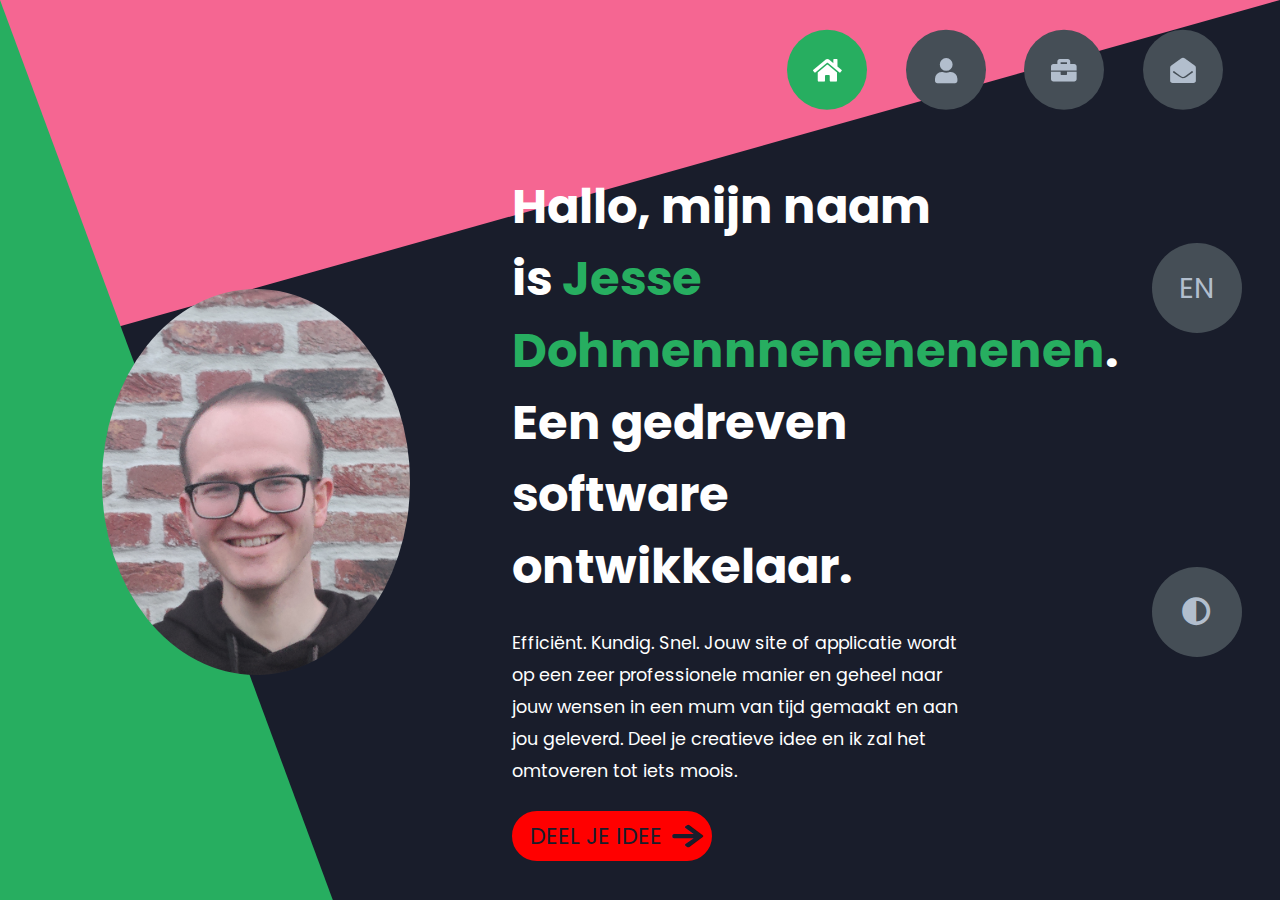
==== index.html @ ee697940 "commit" ====
<!DOCTYPE html>
<html lang="en">
<head>
    <meta charset="UTF-8">
    <meta http-equiv="X-UA-Compatible" content="IE=edge">
    <meta name="viewport" content="width=device-width, initial-scale=1.0">
    <title>Portfolio</title>
    <!-- <link href="https://cdn.jsdelivr.net/npm/bootstrap@5.1.3/dist/css/bootstrap.min.css" rel="stylesheet" integrity="sha384-1BmE4kWBq78iYhFldvKuhfTAU6auU8tT94WrHftjDbrCEXSU1oBoqyl2QvZ6jIW3" crossorigin="anonymous"> -->
    <link rel="stylesheet" href="styles/styles.css">
    <link rel="preconnect" href="https://fonts.googleapis.com">
    <link rel="preconnect" href="https://fonts.gstatic.com" crossorigin>
    <link rel="stylesheet" href="https://cdnjs.cloudflare.com/ajax/libs/font-awesome/5.15.4/css/all.min.css" integrity="sha512-1ycn6IcaQQ40/MKBW2W4Rhis/DbILU74C1vSrLJxCq57o941Ym01SwNsOMqvEBFlcgUa6xLiPY/NS5R+E6ztJQ==" crossorigin="anonymous" referrerpolicy="no-referrer" />
    <link href="https://fonts.googleapis.com/css2?family=Poppins:wght@400;500;600;700;800&display=swap" rel="stylesheet">
</head>
<body class="main-content" onscroll="onScrollBar()" id="body">
    <header class="container header active" id="home">
        <div class="header-content">
            <div class="left-header">
                <div class="h-shape"></div>
                <div class="h-shape-2"></div>
                <div class="image">
                    <img src="img/jesse.jpg" alt="">
                </div>
            </div>
            <div class="right-header">
                <div class="active-language">
                    <h1 class="name">
                        Hallo, mijn naam is <span>Jesse Dohmennnenenenenen</span>. Een gedreven software ontwikkelaar.
                    </h1>
                    <p>
                        Efficiënt. Kundig. Snel. Jouw site of applicatie wordt op een zeer professionele manier en geheel naar jouw wensen in een mum van tijd gemaakt en aan jou geleverd. Deel je creatieve idee en ik zal het omtoveren tot iets moois.
                    </p>
                    <div class="to-contact">
                        <div class="call-to-action call-to-action-dutch">
                            <div class="cta-text">
                                Deel je idee
                            </div>
                            <i class="fa fa-arrow-right"></i>
                        </div>
                    </div>
                </div>
                <div class="no-display">
                    <h1 class="name">
                        Hello, my name is <span>Jesse Dohmen</span>. A passionate software developer.
                    </h1>
                    <p>
                        Efficient. Skilled. Fast. Your site or application will be made fastly and delivered to you according to your wishes in a very professional manner. Share your creative idea and I will make something beautiful out of it.
                    </p>
                    <div class="to-contact">
                        <div class="call-to-action call-to-action-english">
                            <div class="cta-text">
                                Share your idea
                            </div>
                            <i class="fa fa-arrow-right"></i>
                        </div>
                    </div>
                </div>
            </div>
        </div>
    </header>
    <main>
        <section class="container about" id="about">
                <div class="main-title">
                    <div class="active-language">
                        <h2>Over mij</h2>
                    </div>
                    <div class="no-display">
                        <h2>About me</h2>
                    </div>
                </div>
                <div class="divider"></div>
                <div class="about-container">
                    <div class="display-item">
                        <div class="image-about">
                            <img src="img/drumstel.jpg">
                        </div>
                        <div class="text-about padding-left-about">
                            <div class="active-language">
                                <h4>Creatief</h4>
                                <p>
                                    Ik ben iemand die zich makkelijk in dingen als muziek kan verliezen. Ik speel al 17 jaar verschillende percussie-instrumenten en ga goed op de klanken en melodieën die ik zelf speel en om mij heen hoor in de slagwerkgroep. Dan komt er creatieve energie vrij en kom je in een flow. Die creativiteit kan ik ook leggen in het maken van websites en webapplicaties. Wanneer ik dan in de flow kom, kan ik heel productief werken. Ik zou dan ook graag klanten willen helpen die creatieve ideeën hebben voor hun website of bedrijven die iemand kunnen gebruiken die handig is om met complexere applicaties aan de slag te gaan.
                                </p>
                            </div>
                            <div class="no-display">
                                <h4>Creative</h4>
                                <p>
                                    I am someone who can easily lose himself into music. I have been playing various percussion instruments for 17 years and go well with the sounds and melodies that I play myself and also hear around me in the percussion group. Creative energy will then be released and you get into a flow. I can also put that creativity into making websites and web applications. Then when I get into the flow, I can be very productive. I would then also like to help clients who have creative ideas for their website or businesses who can use someone that can deal with working on more complex applications.
                                </p>
                            </div>
                        </div>
                    </div>
                    <div class="display-item">
                        <div class="text-about padding-right-about">
                            <div class="active-language">
                                <h4>Detailgericht</h4>
                                <p>
                                    Ik heb ook een achtergrond in de wiskunde. Dingen exact bepalen en tot op het bot uitzoeken zijn dingen die mijn hele leven bij mij horen. Dan komt er een bepaald onderwerp voorbij op het internet en voordat je het weet heb je alles erover uitgezocht. Dat kenmerkt mijn nieuwsgierigheid en deze drive zorgt voor een fijnzinnige detailgerichtheid. Daarom kun je ook heel snel een werkende draft van je site of applicatie verwachten, omdat ik er dan meteen diep induik. De software skills die ik heb opgedaan het afgelopen jaar gecombineerd met het logisch denken en de analytische skills vanuit mijn wiskunde achtergrond, zorgt er verder voor dat je een extreem betrouwbare en exact uitgemeten site of applicatie opgeleverd kan krijgen. En dit heeft als voordeel dat je applicatie efficiënter werkt, waardoor bezoekers een fijnere ervaring zullen beleven wanneer ze jouw site bezoeken.
                                </p>
                            </div>
                            <div class="no-display">
                                <h4>Detail-oriented</h4>
                                <p>
                                    I am someone with a background in mathematics. Determining things precisely and getting to the bottom of them are things that have been with me all my life. Then a certain subject comes up on the internet and before you know it you've searched all that you could find about it. That characterises my curiosity and this drive ensures a fine-tuned attention to detail. That is why you can expect a working draft of your site or application very quickly, because I dive right into it. The software skills I have acquired over the past year, combined with the logical thinking and analytical skills from my math background, ensure that an extremely reliable and precisely measured site or application can be delivered to you. And this has the advantage that your application works more efficiently, so that visitors will have a better experience when they visit your site.
                                </p>
                            </div>
                        </div>
                        <div class="image-about">
                            <img class="img-2" src="img/diploma_master.jpg">
                        </div>
                    </div>
                    <div class="display-item">
                        <div class="image-about">
                            <img src="img/kracht-van-autisme.png">
                        </div>
                        <div class="text-about padding-left-about">
                            <div class="active-language">
                                <h4>Mijn Autisme</h4>
                                <p>
                                    Ik heb in 2018 de diagnose autisme gekregen. Ik voelde me al mijn hele leven anders dan de mensen om mij heen. Beperkte interesses, moeite met veranderingen en sociale interacties. Maar dat betekent dus ook dat ik mij heel fanatiek ergens op kan richten. Ik ben daarna bij diverse avonden geweest waar er over autisme werd gesproken, maar de echte openbaring voor mij kwam toen ik het boek 'De kracht van autisme' las, geschreven door Vera Helleman. Hierin vertelt Vera dat mensen met autisme geen ik-referentiekader bezitten, wat inhoudt dat er geen intrinsieke wil is voor autisten om bijvoorbeeld een mening te verkondigen of om te kiezen ergens geïnteresseerd in te zijn. Autisten zitten veel meer in de zijnslaag dan neurotypische mensen. Dat geeft dus ook een kracht die neurotypische mensen niet hebben.
                                </p>
                            </div>
                            <div class="no-display">
                                <h4>My Autism</h4>
                                <p>
                                    I was diagnosed with autism in 2018. All my life I felt different from the people around me. Limited interests, difficulty with changes and social interactions. But that also means that I can focus on something very fanatically. After that I attended various meetings where autism was discussed, but the real revelation for me came when I read the book 'De kracht van autisme', written by Vera Helleman. In it Vera explains that people with autism do not possess an 'I' frame of reference, which means that there is no intrinsic will for autistic people to, for example, express an opinion or choose to be interested in something. Autistic people are much more occupied with being there, as opposed to neurotypical people. That gives us a power that neurotypical people don't have.
                                </p>
                            </div>
                        </div>
                    </div>
                </div>
            <!-- <div class="about-stats">
                <div class="active-language">
                    <h4 class="stat-title">Mijn Vaardigheden</h4>
                </div>
                <div class="no-display">
                    <h4 class="stat-title">My Skills</h4>
                </div>
                <div class="progress-bars">
                    <div class="progress-bar">
                        <p class="prog-title">C#</p>
                        <div class="progress-con">
                            <p class="prog-text">95%</p>
                            <div class="progress">
                                <span class="csharp"></span>
                            </div>
                        </div>
                    </div>
                    <div class="progress-bar">
                        <p class="prog-title">.NET</p>
                        <div class="progress-con">
                            <p class="prog-text">95%</p>
                            <div class="progress">
                                <span class="net"></span>
                            </div>
                        </div>
                    </div>
                    <div class="progress-bar">
                        <p class="prog-title">PHP</p>
                        <div class="progress-con">
                            <p class="prog-text">90%</p>
                            <div class="progress">
                                <span class="php"></span>
                            </div>
                        </div>
                    </div>
                    <div class="progress-bar">
                        <p class="prog-title">SQL</p>
                        <div class="progress-con">
                            <p class="prog-text">85%</p>
                            <div class="progress">
                                <span class="sql"></span>
                            </div>
                        </div>
                    </div>
                    <div class="progress-bar">
                        <p class="prog-title">html5</p>
                        <div class="progress-con">
                            <p class="prog-text">80%</p>
                            <div class="progress">
                                <span class="html"></span>
                            </div>
                        </div>
                    </div>
                    <div class="progress-bar">
                        <p class="prog-title">css3</p>
                        <div class="progress-con">
                            <p class="prog-text">80%</p>
                            <div class="progress">
                                <span class="css"></span>
                            </div>
                        </div>
                    </div>
                    <div class="progress-bar">
                        <p class="prog-title">javascript</p>
                        <div class="progress-con">
                            <p class="prog-text">75%</p>
                            <div class="progress">
                                <span class="js"></span>
                            </div>
                        </div>
                    </div>
                    <div class="progress-bar">
                        <p class="prog-title">ReactJS</p>
                        <div class="progress-con">
                            <p class="prog-text">75%</p>
                            <div class="progress">
                                <span class="react"></span>
                            </div>
                        </div>
                    </div>
                    <div class="progress-bar">
                        <p class="prog-title">Laravel</p>
                        <div class="progress-con">
                            <p class="prog-text">75%</p>
                            <div class="progress">
                                <span class="laravel"></span>
                            </div>
                        </div>
                    </div>
                    <div class="progress-bar">
                        <p class="prog-title">Symfony</p>
                        <div class="progress-con">
                            <p class="prog-text">75%</p>
                            <div class="progress">
                                <span class="symfony"></span>
                            </div>
                        </div>
                    </div>
                </div>
            </div>
            <div class="active-language">
                <h4 class="stat-title">Mijn Tijdlijn</h4>
                <div class="timeline">
                    <div class="timeline-item">
                        <div class="tl-icon">
                            <i class="fas fa-briefcase"></i>
                        </div>
                        <p class="tl-duration">sep 2014 - jul 2017</p>
                        <h5>Bachelor of Science Technische Wiskunde<span> - Technische Universiteit Eindhoven</span></h5>
                    </div>
                    <div class="timeline-item">
                        <div class="tl-icon">
                            <i class="fas fa-briefcase"></i>
                        </div>
                        <p class="tl-duration">feb 2018 - feb 2021</p>
                        <h5>Master of Science Industrial And Applied Mathematics<span> - Technische Universiteit Eindhoven</span></h5>
                    </div>
                    <div class="timeline-item">
                        <div class="tl-icon">
                            <i class="fas fa-briefcase"></i>
                        </div>
                        <p class="tl-duration">mei 2021 - nov 2021</p>
                        <h5>Software trainee<span> - Educom-Detacom</span></h5>
                        <p> In dit traineeship software development heb ik een heleboel over programmeertalen en frameworks,
                            en ontwerppatronen geleerd.
                        </p>
                    </div>
                    <div class="timeline-item">
                        <div class="tl-icon">
                            <i class="fas fa-briefcase"></i>
                        </div>
                        <p class="tl-duration">nov 2021 - jul 2022</p>
                        <h5>Software ontwikkelaar<span> - Educom-Detacom</span></h5>
                        <p> 
                            Als Junior Software ontwikkelaar bij Detacom werkte ik aan een complexe
                            .NET applicatie genaamd MKS.Tools, welke eigendom van Management KompasGroep is.
                            Deze applicatie geeft accountant- en adviesbureaus tools om hun klanten inzicht
                            in hun financiële situatie te geven. Daarnaast geeft het die klanten ook de mogelijkheid
                            om hun financiële situatie te verbeteren door bijvoorbeeld te spelen met getallen
                            in de rendementsanalyse of door een stok achter de deur in de vorm van het resultaten volg systeem.
                            Ik heb diverse extensies zoals wachtwoord reset en e-mail validatie functionaliteit toegevoegd en ook
                            diverse issues met de applicatie opgelost, waardoor gebruikers uiteindelijk een betere en meer accurate 
                            ervaring met MKS.Tools hebben.
                        </p>
                    </div>
                </div>
            </div>
            <div class="no-display">
                <h4 class="stat-title">My Timeline</h4>
                <div class="timeline">
                    <div class="timeline-item">
                        <div class="tl-icon">
                            <i class="fas fa-briefcase"></i>
                        </div>
                        <p class="tl-duration">sep 2014 - jul 2017</p>
                        <h5>Bachelor of Science Applied Mathematics<span> - Technische Universiteit Eindhoven</span></h5>
                    </div>
                    <div class="timeline-item">
                        <div class="tl-icon">
                            <i class="fas fa-briefcase"></i>
                        </div>
                        <p class="tl-duration">feb 2018 - feb 2021</p>
                        <h5>Master of Science Industrial And Applied Mathematics<span> - Technische Universiteit Eindhoven</span></h5>
                    </div>
                    <div class="timeline-item">
                        <div class="tl-icon">
                            <i class="fas fa-briefcase"></i>
                        </div>
                        <p class="tl-duration">mei 2021 - nov 2021</p>
                        <h5>Software trainee<span> - Educom-Detacom</span></h5>
                        <p>
                            This is my traineeship in software development in which I learned a lot
                            of programming languages and the like.
                            Design patterns like Model View Controller and Model View Viewmodel
                            are also things I learned along the way.
                        </p>
                    </div>
                    <div class="timeline-item">
                        <div class="tl-icon">
                            <i class="fas fa-briefcase"></i>
                        </div>
                        <p class="tl-duration">nov 2021 - jul 2022</p>
                        <h5>Software developer<span> - Educom-Detacom</span></h5>
                        <p>
                            I worked as a Junior Software Developer at Detacom on the complex
                            .NET application MKS.Tools, property of Management KompasGroep.
                            This application aims to give customers of accountancy and advisory
                            firms an insight into their financial situation and at the same time it is
                            a tool to improve that situation by, for example, a yield analysis and a
                            stick behind the door with the RVS system.
                            I solved a lot of issues with the application and extended it with things like
                            password reset and e-mail validation functionalities,
                            so that users will have a better and more accurate experience with
                            MKS.Tools.
                        </p>
                    </div>
                </div> 
            </div>-->
        </section>
        <section class="container" id="portfolio">
            <div class="active-language">
                <div class="main-title">
                    <h2>Mijn Portfolio</h2>
                </div>
            </div>
            <div class="no-display">
                <div class="main-title">
                    <h2>My Portfolio</h2>
                </div>
            </div>
            <div class="divider"></div>
            <div class="portfolios">
                <div style="padding-bottom: 30px">
                    <h2 class="port-h2">
                        <div class="active-language">
                            Educom traineeship projecten
                        </div>
                        <div class="no-display">
                            Educom traineeship projects
                        </div>
                    </h2>
                    <div class="active-language">
                        <p>
                            In deze sectie staan een aantal van de projecten die ik tijdens mijn traineeship bij Educom heb gebouwd. Onder begeleiding van mijn docent heb ik deze applicaties voor het grootste deel zelf gebouwd, en ze steken technisch goed
                            in elkaar. Ik heb daarbij veel ervaring opgedaan met de technologieën die van pas komen bij het ontwikkelen van jouw perfecte website of applicatie.
                        </p>
                    </div>
                    <div class="no-display">
                        <p>
                            In this section you can find a couple of projects can be found that I built while I was a trainee at Educom. Supervised by my teacher I built these applications mostly by myself and they are technically well built. Working on these projects I gained a lot of experience with the technologies that are very useful when I will build your perfect website or application.
                        </p>
                    </div>
                </div>
                <span class="display-item">
                    <span class="portfolio-item">
                        <span>
                            <img src="img/zapp-logo.png" alt="">
                            <div class="hover-items">
                                <div class="active-language">
                                    <h3>Bekijk meer info op GitHub:</h3>
                                </div>
                                <div class="no-display">
                                    <h3>Check out more info on GitHub:</h3>
                                </div>
                                <div class="icons">
                                    <a href="https://github.com/JesseD531/JDZorgApp/tree/master/ZorgApp2" class="icon">
                                        <i class="fab fa-github"></i>
                                    </a>
                                </div>
                            </div>
                        </span>
                    </span>
                    <span class="port-text padding-left-port">
                        <h2>Zapp</h2>
                        <div class="active-language">
                            <p>
                                In dit project heb ik een applicatie genaamd Zapp gebouwd voor een fictief ziekenhuis. Het doel van de applicatie was om een overzicht te geven van geplande bezoeken tussen medewerkers van het ziekenhuis en de patiënten. Per patiënt kunnen er vaste taken worden ingepland die dan uitgevoerd moeten worden door de medewerker wanneer die de patiënt bezoekt.
                            </p>
                        </div>
                        <div class="no-display">
                            <p>
                                In this project I have built an app named Zapp for a fictional hospital. The goal of the application was to establish an overview of visits between coworkers of a hospital and the patients. For every patient there is the possibility to plan tasks that have to be executed by the coworker when he/she visits the patient.
                            </p>
                        </div>
                    </span>
                </span>
                <span class="display-item">
                    <span class="port-text padding-right-port">
                        <h2>Vac!t</h2>
                        <div class="active-language">
                            <p>
                                In dit project heb ik een vacaturesite genaamd Vac!t gemaakt. 
                                Op deze site kunnen sollicitanten op zoek gaan naar interessante vacatures en bedrijven op zoek naar interessante kandidaten voor de door hen geplaatste vacatures.
                            </p>
                        </div>
                        <div class="no-display">
                            <p>
                                In this project I have built a site for vacancies named Vac!t. On this site people that look for jobs can search for interesting vacancies and companies can search for candidates that fit their posted vacancies.
                            </p>
                        </div>
                    </span>
                    <span class="portfolio-item">
                        <span>
                            <img src="img/scHomepage.png" alt="">
                            <div class="hover-items">
                                <div class="active-language">
                                    <h3>Bekijk meer info op GitHub:</h3>
                                </div>
                                <div class="no-display">
                                    <h3>Check out more info on GitHub:</h3>
                                </div>
                                <div class="icons">
                                    <a href="https://github.com/JesseD531/JDVacit" class="icon">
                                        <i class="fab fa-github"></i>
                                    </a>
                                </div>
                            </div>
                        </span>
                    </span>
                </span>
                <span class="display-item">
                    <span class="portfolio-item">
                        <span>
                            <img src="img/verrukkulluk-logo.png" alt="">
                            <div class="hover-items">
                                <div class="active-language">
                                    <h3>Bekijk meer info op GitHub:</h3>
                                </div>
                                <div class="no-display">
                                    <h3>Check out more info on GitHub:</h3>
                                </div>
                                <div class="icons">
                                    <a href="https://github.com/JesseD531/JDVerrukkulluk" class="icon">
                                        <i class="fab fa-github"></i>
                                    </a>
                                </div>
                            </div>
                        </span>
                    </span>
                    <span class="port-text padding-left-port">
                        <h2>Verrukkulluk</h2>
                        <div class="active-language">
                            <p>
                                In dit project heb ik een receptensite gebouwd genaamd Verrukkulluk.
                                Op deze site kunnen bezoekers diverse recepten bekijken, met details inbegrepen zoals prijs en aantal calorieën.
                                Tevens kunnen bezoekers het recept een waardering geven of toevoegen aan hun favorietenlijst. Dit is de eerste applicatie die ik gebouwd heb.
                            </p>
                        </div>
                        <div class="no-display">
                            <p>
                                In this project, I built a recipe site called Verrukkulluk.
                                On this site, visitors can view various recipes, with details including price and number of calories.
                                Visitors can also rate the recipe or add it to their list of favourites. This is the first application I have built.
                            </p>
                        </div>
                    </span>
                </span>
            </div>
        </section>
        <section class="container" id="blogs">
            <div class="blogs-content">
                <div class="main-title">
                    <h2>My <span>Blogs</span><span class="bg-text">My Blogs</span></h2>
                </div>
                <div class="blogs">
                    <div class="blog">
                        <img src="img/port6.jpg" alt="">
                        <div class="blog-text">
                            <h4>
                                How to Create Your Own Website
                            </h4>
                            <p>
                                Lorem ipsum dolor sit, amet consectetur adipisicing elit. 
                                Doloribus natus voluptas, eos obcaecati recusandae amet?
                            </p>
                        </div>
                    </div>
                    <div class="blog">
                        <img src="img/blog1.jpg" alt="">
                        <div class="blog-text">
                            <h4>
                                How to Become an Expert in Web Design
                            </h4>
                            <p>
                                Lorem ipsum dolor sit, amet consectetur adipisicing elit. 
                                Doloribus natus voluptas, eos obcaecati recusandae amet?
                            </p>
                        </div>
                    </div>
                    <div class="blog">
                        <img src="img/blog2.jpg" alt="">
                        <div class="blog-text">
                            <h4>
                                Become a Web Designer in 10 Days
                            </h4>
                            <p>
                                Lorem ipsum dolor sit, amet consectetur adipisicing elit. 
                                Doloribus natus voluptas, eos obcaecati recusandae amet?
                            </p>
                        </div>
                    </div>
                    <div class="blog">
                        <img src="img/blog3.jpg" alt="">
                        <div class="blog-text">
                            <h4>
                                Debbuging made easy with Web Inspector
                            </h4>
                            <p>
                                Lorem ipsum dolor sit, amet consectetur adipisicing elit. 
                                Doloribus natus voluptas, eos obcaecati recusandae amet?
                            </p>
                        </div>
                    </div>
                    <div class="blog">
                        <img src="img/port1.jpg" alt="">
                        <div class="blog-text">
                            <h4>
                                Get started with Web Design and UI Design
                            </h4>
                            <p>
                                Lorem ipsum dolor sit, amet consectetur adipisicing elit. 
                                Doloribus natus voluptas, eos obcaecati recusandae amet?
                            </p>
                        </div>
                    </div>
                    <div class="blog">
                        <img src="img/port3.jpg" alt="">
                        <div class="blog-text">
                            <h4>
                                This is what you need to know about Web Design
                            </h4>
                            <p>
                                Lorem ipsum dolor sit, amet consectetur adipisicing elit. 
                                Doloribus natus voluptas, eos obcaecati recusandae amet?
                            </p>
                        </div>
                    </div>
                </div>
            </div>
        </section>
        <section class="container contact" id="contact">
            <div class="contact-container">
                <div class="main-title">
                    <div class="active-language">
                        <h2>Contact</h2>
                    </div>
                    <div class="no-display">
                        <h2>Contact</h2>
                    </div>
                </div>
                <div class="divider"></div>
                <div class="contact-content-con">
                    <div class="left-contact">
                        <div class="active-language">
                            <h4>Neem hier contact met me op:</h4>
                            <p>
                                Ik ben via de volgende kanalen bereikbaar voor contact om een afspraak te maken:
                            </p>
                        </div>
                        <div class="no-display">
                            <h4>Contact me here:</h4>
                            <p>
                                I am available for contact to book a call through these media:
                            </p>
                        </div>
                        <div class="contact-info">
                            <div class="contact-item">
                                <div class="icon">
                                    <i class="fas fa-mobile"></i>
                                    <div class="active-language">
                                        <span>
                                            Telefoon:
                                        </span>
                                    </div>
                                    <div class="no-display">
                                        <span>
                                            Mobile Phone:
                                        </span>
                                    </div>
                                </div>
                                <div class="active-language">
                                    <p>
                                        +31 06 10041202
                                    </p>
                                </div>
                                <div class="no-display">
                                    <p>
                                        +31 06 10041202
                                    </p>
                                </div>
                            </div>
                            <div class="contact-item">
                                <div class="icon">
                                    <i class="fas fa-envelope"></i>
                                    <div class="active-language">
                                        <span>
                                            E-mail:
                                        </span>
                                    </div>
                                    <div class="no-display">
                                        <span>
                                            E-mail:
                                        </span>
                                    </div>
                                </div>
                                <div class="active-language">
                                    <p>
                                        jessedohmendevelopment@gmail.com
                                    </p>
                                </div>
                                <div class="no-display">
                                    <p>
                                        jessedohmendevelopment@gmail.com
                                    </p>
                                </div>
                            </div>
                            <div class="contact-item">
                                <div class="icon">
                                    <i class="fas fa-map-marker-alt"></i>
                                    <div class="active-language">
                                        <span>
                                            Locatie:
                                        </span>
                                    </div>
                                    <div class="no-display">
                                        <span>
                                            Location:
                                        </span>
                                    </div>
                                </div>
                                <p>
                                    <div class="active-language">
                                        <span>
                                            Sittard, Nederland
                                        </span>
                                    </div>
                                    <div class="no-display">
                                        <span>
                                            Sittard, The Netherlands
                                        </span>
                                    </div>
                                </p>
                            </div>
                        </div>
                    </div>
                    <div class="right-contact">
                        <div class="active-language">
                            <h2>Overige links:</h2>
                        </div>
                        <div class="no-display">
                            <h2>Other links:</h2>
                        </div>
                        <div style="display: flex">
                            <div class="contact-icon">
                                <div class="contact-icon-item">
                                    <a href="https://www.linkedin.com/in/jesse-dohmen-526179205/" target="_blank">
                                        <i class="fab fa-linkedin"></i>
                                    </a>
                                </div>
                                <div class="contact-icon-item">
                                    <a href="https://twitter.com/FreelanceSoft96" target="_blank">
                                        <i class="fab fa-twitter"></i>
                                    </a>
                                </div>
                                <div class="contact-icon-item">
                                    <a href="https://github.com/JesseD531" target="_blank">
                                        <i class="fab fa-github"></i>
                                    </a>
                                </div>
                            </div>
                        </div>
                    </div>
                    <!-- <div class="right-contact">
                        <form action="" class="contact-form">
                            <div class="input-control i-c-2">
                                <input type="text" required placeholder="YOUR NAME">
                                <input type="email" required placeholder="YOUR EMAIL">
                            </div>
                            <div class="input-control">
                                <input type="text" required placeholder="ENTER SUBJECT">
                            </div>
                            <div class="input-control">
                                <textarea name="" id="" cols="15" rows="8" placeholder="Message Here..."></textarea>
                            </div>
                            <div class="submit-btn">
                                <a href="#" class="main-btn">
                                    <span class="btn-text">Download CV</span>
                                    <span class="btn-icon"><i class="fas fa-download"></i></span>
                                </a>
                            </div>
                        </form>
                    </div> -->
                </div>
            </div>
        </section>
    </main>
    <div class="navbar" id="navbar">
        <div class="controls">
            <div class="control-item">
                <div class="control active-btn" data-id="home">
                    <i class="fas fa-home"></i>
                </div>
                <div class="subtext">
                    Home
                </div>
            </div>
            <div class="control-item">
                <div class="control" data-id="about">
                    <i class="fas fa-user"></i>
                </div>
                <div class="subtext">
                    <div class="active-language">
                        Over mij
                    </div>
                    <div class="no-display">
                        About me
                    </div>
                </div>
            </div>
            <div class="control-item">
                <div class="control" data-id="portfolio">
                    <i class="fas fa-briefcase"></i>
                </div>
                <div class="subtext">
                    <div class="active-language">
                        Projecten
                    </div>
                    <div class="no-display">
                        Projects
                    </div>
                </div>
            </div>
            <!-- <div class="control-item">
                <div class="control" data-id="blogs">
                    <i class="far fa-newspaper"></i>
                </div>
                <div class="subtext">
                    <div class="active-language">
                        Over mij
                    </div>
                </div>
            </div> -->
            <div class="control-item">
                <div class="control contact-button" data-id="contact">
                    <i class="fas fa-envelope-open"></i>
                </div>
                <div class="subtext">
                    Contact
                </div>
            </div>
        </div>
    </div>
    <div class="language-btn">
        <div class="language">
            EN
        </div>
    </div>
    <div class="theme-btn">
        <i class="fas fa-adjust"></i>
    </div>
    <script src="app.js"></script>
    <script>
        function backgroundChange(){

            var navbar = document.querySelector(".navbar");

            var B = document.body; 
            var D = document.documentElement; 
            D = (D.clientHeight)? D: B;

            if(D.scrollTop != 0){
                if(document.body.classList.contains("light-mode")){
                    navbar.style.background = "rgba(255, 255, 255, 1)";
                }else{
                    navbar.style.background = "rgba(25, 29, 43, 1)";
                }
            }else{
                navbar.style.background = "rgba(255, 255, 255, 0)";
            }

            return D;
        }
        window.onscroll = function(){

            var navbar = document.querySelector(".navbar");

            var D = backgroundChange();

            if (D.scrollTop != 0){
                navbar.style.borderLeft = "5px solid grey";
                navbar.style.borderBottom = "5px solid grey";
                navbar.style.boxShadow = "-3px 3px 10px #6c7983";
                navbar.style.transition = "all 0.3s ease-in-out";
                navbar.style.borderBottomLeftRadius = "15px";
            }else{
                navbar.style.borderLeft = "0px hidden";
                navbar.style.borderBottom = "0px hidden";
                navbar.style.boxShadow = "none";
                navbar.style.transition = "all 0.3s ease-in-out";
                navbar.style.borderBottomLeftRadius = "0px";
                navbar.style.backgroundColor = "none";
            }        
        };

    </script>
    <!-- <script src="https://cdn.jsdelivr.net/npm/bootstrap@5.1.3/dist/js/bootstrap.bundle.min.js" integrity="sha384-ka7Sk0Gln4gmtz2MlQnikT1wXgYsOg+OMhuP+IlRH9sENBO0LRn5q+8nbTov4+1p" crossorigin="anonymous"></script> -->
</body>
</html>
---- styles/styles.css ----
* {
  margin: 0;
  padding: 0;
  box-sizing: border-box;
  list-style: none;
}

:root {
  --color-primary: #191d2b;
  --color-secondary: #27AE60;
  --color-secondary-reverse: #F56692;
  --color-white: #FFFFFF;
  --color-black: #000;
  --color-grey0: #f8f8f8;
  --color-grey-1: #dbe1e8;
  --color-grey-2: #b2becd;
  --color-grey-3: #6c7983;
  --color-grey-4: #454e56;
  --color-grey-5: #2a2e35;
  --color-grey-6: #12181b;
  --br-sm-2: 14px;
  --box-shadow-1: 0 3px 15px rgba(0,0,0,.3);
}

.light-mode {
  --color-primary: #FFFFFF;
  --color-secondary: #F56692;
  --color-secondary-reverse: #27AE60;
  --color-white: #454e56;
  --color-black: #000;
  --color-grey0: #f8f8f8;
  --color-grey-1: #6c7983;
  --color-grey-2: #6c7983;
  --color-grey-3: #6c7983;
  --color-grey-4: #454e56;
  --color-grey-5: #dedede;
  --color-grey-6: #12181b;
}

body {
  background-color: var(--color-primary);
  font-family: "Poppins", sans-serif;
  font-size: 1.1rem;
  color: var(--color-white);
  transition: all 0.4s ease-in-out;
}

a {
  display: inline-block;
  text-decoration: none;
  color: inherit;
  font-family: inherit;
}

header {
  min-height: 100vh;
  color: var(--color-white);
  padding: 0 !important;
}

section {
  min-height: 100vh;
  width: 100%;
  position: absolute;
  left: 0;
  top: 12%;
  padding: 3rem 18rem;
}

.container {
  display: none;
  transform: translateY(-100%) scale(0);
  transition: all 0.4s ease-in-out;
  background-color: var(--color-primary);
}

.active {
  display: block;
  animation: appear 1s ease-in-out;
  transform: translateY(0) scaleY(1);
}
@keyframes appear {
  0% {
    transform: translateY(-100%) scaleY(0);
  }
  100% {
    transform: translateY(0) scaleY(1);
  }
}

.active-language {
  display: block;
  animation: appear 0.5s ease-in-out;
  transform: translateX(0) scaleX(1);
}
@keyframes appear {
  0% {
    transform: translateX(-50%) scaleX(0.2);
  }
  100% {
    transform: translateX(0) scaleX(1);
  }
}

.active-language .right-about {
  transform: translate(0) scale(1);
}

.no-display {
  display: none
}

.language-btn {
  top: 27%;
  right: 3%;
  width: 90px;
  height: 90px;
  border-radius: 50%;
  background-color: var(--color-grey-4);
  cursor: pointer;
  position: fixed;
  display: flex;
  justify-content: center;
  align-items: center;
  transition: all 0.1s ease-in-out;
}

.language-btn:active {
  transform: translateY(-3px);
}

.language-btn .language{
  font-size: 1.8rem;
  color: var(--color-grey-2);
  pointer-events: none;
}

.navbar {
  position: fixed;
  top: 0;
  right: 0;
  width: 550px;
  height: 160px;
  z-index: 10;
  border-left: 0px hidden;
  border-bottom: 0px hidden;
  border-bottom-left-radius: none;
  background-color: none;
  background: rgba(25, 29, 43, 0);
  box-shadow: none;
  transition: none;
}

.controls {
  position: relative;
  z-index: 11;
  top: 52%;
  right: 0%;
  display: flex;
  flex-direction: row;
  align-items: center;
  justify-content: center;
  transform: translateY(-50%);
}

.controls .control-item {
  display: flex; 
  flex-direction: column; 
  align-items: center; 
  justify-content: center;
}

.language-item {
  display: flex; 
  flex-direction: column; 
  align-items: center; 
  justify-content: center;
  position: fixed;
  top: 27%;
  right: 3%;
  width: 90px;
}

.controls .control {
  padding: 1rem;
  cursor: pointer;
  background-color: var(--color-grey-4);
  width: 80px;
  height: 80px;
  border-radius: 50%;
  display: flex;
  justify-content: center;
  align-items: center;
  margin: 0.7rem 1.2rem;
  transition: all 0.4s ease-in-out;
}
.controls .control:hover {
  transition: all 0.4s ease-in-out;
} 

.subtext{
  transform: translate(0) scale(0);
  transition: all 0.4s ease-in-out;
}

.control-item:hover .subtext{
  display: flex;
  animation: appear 0.3s ease-in-out;
  transform: translateY(0) scaleY(1);
}
@keyframes appear {
  0% {
    transform: translateY(-100%) scaleY(0);
  }
  100% {
    transform: translateY(0) scaleY(1);
  }
}

.language-item:hover .subtext{
  display: flex;
  animation: appear 0.3s ease-in-out;
  transform: translateY(0) scaleY(1);
}
@keyframes appear {
  0% {
    transform: translateY(-100%) scaleY(0);
  }
  100% {
    transform: translateY(0) scaleY(1);
  }
}

.controls .control i {
  font-size: 1.6rem;
  color: var(--color-grey-2);
  pointer-events: none;
}
.controls .active-btn {
  background-color: var(--color-secondary);
  transition: all 0.4s ease-in-out;
}
.controls .active-btn i {
  color: var(--color-white);
}

.theme-btn {
  top: 63%;
  right: 3%;
  width: 90px;
  height: 90px;
  border-radius: 50%;
  background-color: var(--color-grey-4);
  cursor: pointer;
  position: fixed;
  display: flex;
  justify-content: center;
  align-items: center;
  transition: all 0.1s ease-in-out;
}
.theme-btn:active {
  transform: translateY(-3px);
}
.theme-btn i {
  font-size: 1.8rem;
  color: var(--color-grey-2);
  pointer-events: none;
}

/*Header-content*/
.header-content {
  display: grid;
  grid-template-columns: 40% 60%;
  min-height: 100vh;
}
.header-content .left-header {
  display: flex;
  align-items: center;
  justify-content: center;
  position: relative;
}
.header-content .left-header .h-shape {
  transition: all 0.4s ease-in-out;
  width: 65%;
  height: 100%;
  background-color: var(--color-secondary);
  position: absolute;
  left: 0;
  top: 0;
  z-index: -1;
  clip-path: polygon(0 0, 0% 0, 100% 100%, 0% 100%);
}

.header-content .left-header .h-shape-2 {
  transition: all 0.4s ease-in-out;
  width: 100%;
  height: 100%;
  background-color: var(--color-secondary-reverse);
  position: fixed;
  left: 0;
  top: 0;
  z-index: -2;
  clip-path: polygon(0 0, 100% 0, 100% 0, 0% 40%);
}

.header-content .left-header .image {
  height: 50%;
  width: 60%;
  margin: auto;
  padding-top: 4rem;
  justify-content: center;
  transition: all 0.4s ease-in-out;
}
.header-content .left-header .image img {
  border-radius: 50%;
  width: 100%;
  height: 100%;
  object-fit: cover;
  transition: all 0.4s ease-in-out;
}

.header-content .right-header {
  display: flex;
  flex-direction: column;
  justify-content: center;
  padding-right: 20rem;
  padding-top: 8.3rem;
}
.header-content .right-header .name {
  font-size: 3rem;
}
.header-content .right-header .name span {
  color: var(--color-secondary);
}
.header-content .right-header p {
  margin: 1.5rem 0;
  line-height: 2rem;
}

/*About*/
.about-container {
  padding-top: 3.5rem;
  padding-bottom: 5rem;
}

.about-container .display-item {
  display: flex;
  margin-bottom: 30px;
}

.about-container .display-item .image-about{
  width: 350px;
  height: 350px;
  margin-top: 1rem;
}

.about-container .display-item .image-about img{
  width: 350px;
  height: 350px;
  border-radius: 20px;
  border-width: 5px;
  border-style: solid;
  border-color: var(--color-secondary);
  object-fit: cover;
}

.about-container .display-item .image-about .img-2{
  border-color: var(--color-secondary-reverse);
}

.about-container .right-about .about-item {
  border: 1px solid var(--color-grey-5);
  border-radius: 5px;
  transition: all 0.4s ease-in-out;
  box-shadow: 1px 2px 15px rgba(0, 0, 0, 0.1);
}
.about-container .right-about .about-item:hover {
  cursor: default;
  transform: translateY(-5px);
  border: 1px solid var(--color-secondary);
  box-shadow: 1px 4px 15px rgba(0, 0, 0, 0.32);
}
.about-container .right-about .about-item .abt-text {
  padding: 1.5rem;
  display: flex;
  flex-direction: column;
}
.about-container .right-about .about-item .abt-text .large-text {
  font-size: 3rem;
  font-weight: 700;
  color: var(--color-secondary);
}
.about-container .right-about .about-item .abt-text .small-text {
  padding-left: 3rem;
  position: relative;
  text-transform: uppercase;
  font-size: 1.2rem;
  color: var(--color-grey-1);
  letter-spacing: 2px;
}
.about-container .right-about .about-item .abt-text .small-text::before {
  content: "";
  position: absolute;
  left: 0;
  top: 15px;
  width: 2rem;
  height: 2px;
  background-color: var(--color-grey-5);
}
.about-container .text-about {
  padding: 0px;
}
.about-container .text-about p {
  line-height: 1.9rem;
  color: var(--color-grey-1);
}
.about-container .text-about h4 {
  font-size: 2rem;
  margin-bottom: 10px;
  text-transform: uppercase;
}

.about-container .padding-left-about {
  padding-left: 40px;
}

.about-container .padding-right-about {
  padding-right: 40px;
}

.about-stats {
  padding-bottom: 4rem;
}
.about-stats .progress-bars {
  display: grid;
  grid-template-columns: repeat(2, 1fr);
  grid-gap: 2rem;
}
.about-stats .progress-bars .progress-bar {
  display: flex;
  flex-direction: column;
}
.about-stats .progress-bars .progress-bar .prog-title {
  text-transform: uppercase;
  font-weight: 500;
}
.about-stats .progress-bars .progress-bar .progress-con {
  display: flex;
  align-items: center;
}
.about-stats .progress-bars .progress-bar .progress-con .prog-text {
  color: var(--color-grey-2);
}
.about-stats .progress-bars .progress-bar .progress-con .progress {
  width: 100%;
  height: 0.45rem;
  background-color: var(--color-grey-4);
  margin-left: 1rem;
  position: relative;
}
.about-stats .progress-bars .progress-bar .progress-con .progress span {
  position: absolute;
  top: 0;
  left: 0;
  height: 100%;
  background-color: var(--color-secondary);
  transition: all 0.4s ease-in-out;
  width: 60%;
}
.about-stats .progress-bars .progress-bar .progress-con .progress .html {
  width: 80%;
}
.about-stats .progress-bars .progress-bar .progress-con .progress .css {
  width: 80%;
}
.about-stats .progress-bars .progress-bar .progress-con .progress .js {
  width: 75%;
}
.about-stats .progress-bars .progress-bar .progress-con .progress .react {
  width: 75%;
}
.about-stats .progress-bars .progress-bar .progress-con .progress .csharp {
  width: 95%;
}
.about-stats .progress-bars .progress-bar .progress-con .progress .net {
  width: 95%;
}
.about-stats .progress-bars .progress-bar .progress-con .progress .php {
  width: 90%;
}
.about-stats .progress-bars .progress-bar .progress-con .progress .sql {
  width: 85%;
}
.about-stats .progress-bars .progress-bar .progress-con .progress .laravel {
  width: 75%;
}
.about-stats .progress-bars .progress-bar .progress-con .progress .symfony {
  width: 75%;
}

.stat-title {
  text-transform: uppercase;
  font-size: 1.4rem;
  text-align: center;
  padding: 3.5rem 0;
  position: relative;
}
.stat-title::before {
  content: "";
  position: absolute;
  left: 50%;
  top: 0;
  width: 40%;
  height: 1px;
  background-color: var(--color-grey-5);
  transform: translateX(-50%);
}

/*Timeline*/
.timeline {
  display: grid;
  grid-template-columns: repeat(2, 1fr);
  grid-gap: 2rem;
  padding-bottom: 3rem;
}
.timeline .timeline-item {
  position: relative;
  padding-left: 3rem;
  border-left: 1px solid var(--color-grey-5);
}
.timeline .timeline-item .tl-icon {
  position: absolute;
  left: -27px;
  top: 0;
  background-color: var(--color-secondary);
  width: 50px;
  height: 50px;
  border-radius: 50%;
  display: flex;
  align-items: center;
  justify-content: center;
}
.timeline .timeline-item .tl-icon i {
  font-size: 1.3rem;
}
.timeline .timeline-item .tl-duration {
  padding: 0.2rem 0.6rem;
  background-color: var(--color-grey-5);
  border-radius: 15px;
  display: inline-block;
  font-size: 0.8rem;
  text-transform: uppercase;
  font-weight: 500;
}
.timeline .timeline-item h5 {
  padding: 1rem 0;
  text-transform: uppercase;
  font-size: 1.3rem;
  font-weight: 600;
}
.timeline .timeline-item h5 span {
  color: var(--color-grey-2);
  font-weight: 500;
  font-size: 1.2rem;
}
.timeline .timeline-item p {
  color: var(--color-grey-2);
}

.portfolios {
  grid-gap: 2rem;
  margin-top: 3rem;
}

.portfolios .port-h2 {
  text-align: center; 
  font-size: 2.5rem; 
  padding-bottom: 20px; 
  text-transform: uppercase;
}

.portfolios p {
  line-height: 1.9rem;
  color: var(--color-grey-1);
}

.portfolios .display-item{
  display: flex;
  margin-bottom: 10px;
}

.portfolios .display-item .port-text {
  width: 85%; 
  margin: auto; 
  text-align: left;
  margin-top: 0; 
}

.portfolios .display-item .padding-left-port{
  padding-left: 30px; 
}

.portfolios .display-item .padding-right-port{
  padding-right: 30px; 
}

.portfolios .display-item .port-text h2{
  margin-bottom: 10px;
  font-size: 2rem;
  text-transform: uppercase;
}

.portfolios .portfolio-item {
  display: grid;
  /* grid-template-columns: 65% 35%; */
  position: relative;
  width: 350px;
  height: 350px;
  border-radius: 20px;
  margin-top: 1rem;

}
.portfolios .portfolio-item img {
  width: 100%;
  height: 300px;
  object-fit: cover;
  border-radius: 20px;
}

.portfolios .portfolio-item .hover-items {
  width: 100%;
  height: 300px;
  background-color: var(--color-secondary);
  position: absolute;
  left: 0;
  top: 0;
  border-radius: 20px;
  display: flex;
  justify-content: center;
  align-items: center;
  flex-direction: column;
  opacity: 0;
  transform: scale(0.2);
  transition: all 0.4s ease-in-out;
}
.portfolios .portfolio-item .hover-items h3 {
  font-size: 1.5rem;
  text-align: center;
  color: var(--color-white);
  margin-bottom: 1.5rem;
}
.portfolios .portfolio-item .hover-items .icons {
  display: flex;
  justify-content: center;
  align-items: center;
}
.portfolios .portfolio-item .hover-items .icons .icon {
  background-color: var(--color-primary);
  border-radius: 50%;
  width: 50px;
  height: 50px;
  display: flex;
  align-items: center;
  justify-content: center;
  margin: 0 1rem;
  cursor: pointer;
  transition: all 0.4s ease-in-out;
}
.portfolios .portfolio-item .hover-items .icons .icon i {
  font-size: 1.5rem;
  color: var(--color-white);
  margin: 0 1rem;
}
.portfolios .portfolio-item .hover-items .icons .icon:hover {
  background-color: var(--color-white);
}
.portfolios .portfolio-item .hover-items .icons .icon:hover i {
  color: var(--color-primary);
}

.portfolio-item:hover .hover-items {
  opacity: 1;
  transform: scale(1);
}

.blogs {
  display: grid;
  grid-template-columns: repeat(3, 1fr);
  grid-gap: 2rem;
  margin-top: 3rem;
}
.blogs .blog {
  position: relative;
  background-color: var(--color-grey-5);
  border-radius: 5px;
  box-shadow: 1px 1px 20px rgba(0, 0, 0, 0.1);
  transition: all 0.4s ease-in-out;
}
.blogs .blog:hover {
  box-shadow: 1px 1px 20px rgba(0, 0, 0, 0.3);
  transform: translateY(-5px);
  transition: all 0.4s ease-in-out;
}
.blogs .blog:hover img {
  filter: grayscale(0);
  transform: scale(1.1);
  box-shadow: 0px 4px 15px rgba(0, 0, 0, 0.8);
}
.blogs .blog img {
  width: 100%;
  height: 300px;
  object-fit: cover;
  border-top-left-radius: 5px;
  border-top-right-radius: 5px;
  filter: grayscale(100%);
  transition: all 0.4s ease-in-out;
}
.blogs .blog .blog-text {
  margin-top: -7px;
  padding: 1.1rem;
  border-top: 8px solid var(--color-secondary);
}
.blogs .blog .blog-text h4 {
  font-size: 1.5rem;
  margin-bottom: 0.7rem;
  transition: all 0.4s ease-in-out;
  cursor: pointer;
}
.blogs .blog .blog-text h4:hover {
  color: var(--color-secondary);
}
.blogs .blog .blog-text p {
  color: var(--color-grey-2);
  line-height: 2rem;
  padding-bottom: 1rem;
}

.contact-content-con {
  display: flex;
  padding-top: 3.5rem;
}
.contact-content-con .left-contact {
  flex-basis: 55%;
}
.contact-content-con .left-contact h4 {
  margin-top: 1rem;
  font-size: 2rem;
  text-transform: uppercase;
}
.contact-content-con .left-contact p {
  margin: 1rem 0;
  line-height: 2rem;
}
.contact-content-con .left-contact .contact-info .contact-item {
  display: flex;
  flex-direction: column;
  padding-bottom: 15px;
}
.contact-content-con .left-contact .contact-info .contact-item p {
  margin: 0.3rem 0 !important;
  padding: 0 !important;
}
.contact-content-con .left-contact .contact-info .contact-item .icon {
  display: flex;
}
.contact-content-con .left-contact .contact-info .contact-item .icon i {
  display: flex;
  align-items: center;
  justify-content: left;
  font-size: 1.3rem;
  padding-right: 12px;
}
.contact-content-con .right-contact .contact-icon {
  display: flex;
  margin-top: 2rem;
  flex-direction: row;
}
.contact-content-con .right-contact .contact-icon-item {
  padding: 10px;
}
.contact-content-con .right-contact .contact-icon a {
  display: flex;
  align-items: center;
  color: var(--color-white);
  background-color: var(--color-grey-5);
  cursor: pointer;
  justify-content: center;
  width: 80px;
  height: 80px;
  border-radius: 50%;
  margin: 0 0.4rem;
  transition: all 0.4s ease-in-out;
}
.contact-content-con .right-contact .contact-icon a:hover {
  background-color: var(--color-secondary);
}
.contact-content-con .right-contact .contact-icon a:hover i {
  color: var(--color-primary);
}
.contact-content-con .right-contact .contact-icon a i {
  display: flex;
  align-items: center;
  justify-content: center;
  font-size: 2rem;
}
.contact-content-con .right-contact {
  flex: 3;
  margin-left: 3rem;
}

.contact-content-con .right-contact h2{
  margin-top: 1rem;
  font-size: 2rem;
  text-transform: uppercase; 
}
.contact-content-con .right-contact .input-control {
  margin: 1.5rem 0;
}
.contact-content-con .right-contact .input-control input, .contact-content-con .right-contact .input-control textarea {
  border-radius: 30px;
  font-weight: inherit;
  font-size: inherit;
  font-family: inherit;
  padding: 0.8rem 1.1rem;
  outline: none;
  border: none;
  background-color: var(--color-grey-5);
  width: 100%;
  color: var(--color-white);
  resize: none;
}
.contact-content-con .right-contact .i-c-2 {
  display: flex;
}
.contact-content-con .right-contact .i-c-2 :last-child {
  margin-left: 1.5rem;
}
.contact-content-con .right-contact .submit-btn {
  display: flex;
  justify-content: flex-start;
}

/*Independed components*/

.divider {
  width: 100%; 
  height: 1px; 
  background-color: grey; 
  margin-top: 30px;
}

.call-to-action{
  cursor: pointer;
  height: 50px;
  border: 3px solid red;
  border-radius: 25px;
  background-color: red;
  color: var(--color-primary);
  display: flex;
  align-items: center;
  justify-content: center;
}

.call-to-action-dutch {
  width: 200px;
}

.call-to-action-english {
  width: 260px;
}

.call-to-action .cta-text {
  text-transform: uppercase;
  padding-right: 17px;
  font-size: 1.4rem;
}

.call-to-action i {
  transform: scaleX(2) scaleY(1.5);
}

.btn-con {
  display: flex;
  align-self: flex-start;
}

.main-btn {
  border-radius: 30px;
  color: inherit;
  font-weight: 600;
  position: relative;
  border: 1px solid var(--color-secondary);
  display: flex;
  align-self: flex-start;
  align-items: center;
  overflow: hidden;
}
.main-btn .btn-text {
  padding: 0 2rem;
}
.main-btn .btn-icon {
  background-color: var(--color-secondary);
  display: flex;
  align-items: center;
  justify-content: center;
  border-radius: 50%;
  padding: 1rem;
}
.main-btn::before {
  content: "";
  position: absolute;
  top: 0;
  right: 0;
  transform: translateX(100%);
  transition: all 0.4s ease-out;
  z-index: -1;
}
.main-btn:hover {
  transition: all 0.4s ease-out;
}
.main-btn:hover::before {
  width: 100%;
  height: 100%;
  background-color: var(--color-secondary);
  transform: translateX(0);
  transition: all 0.4s ease-out;
}

.main-title {
  text-align: center;
}
.main-title h2 {
  position: relative;
  text-transform: uppercase;
  font-size: 4rem;
  font-weight: 700;
}
.main-title h2 span {
  color: var(--color-secondary);
}
.main-title h2 .bg-text {
  position: absolute;
  top: 50%;
  left: 50%;
  color: var(--color-grey-5);
  transition: all 0.4s ease-in-out;
  z-index: -1;
  transform: translate(-50%, -50%);
  font-weight: 800;
  font-size: 6.3rem;
}

.about-container .left-about p {
  padding-left: 0;
}

@media screen and (max-width: 600px) {
  header {
    padding: 0 !important;
  }

  .theme-btn {
    width: 50px;
    height: 50px;
  }

  .theme-btn i {
    font-size: 1rem;
  }

  .language-btn {
    width: 50px;
    height: 50px;
  }

  .language-btn .language{
    font-size: 1rem;
  }

  .header-content {
    grid-template-columns: repeat(1, 1fr);
    padding-bottom: 6rem;
  }

  .left-header .h-shape {
    display: none;
  }

  .left-header .h-shape-2 {
    display: none;
  }

  .right-header {
    grid-row: 1;
    padding-right: 0rem !important;
    width: 90%;
    margin: 0 auto;
  }
  .right-header .name {
    font-size: 2.5rem !important;
    text-align: center;
    padding-top: 3rem;
  }

  .header-content .left-header .image {
    margin: 0 auto;
    width: 90%;
  }

  .controls {
    position: relative;
    top: auto;
    bottom: 0;
    flex-direction: row;
    justify-content: center;
    left: 50%;
    transform: translateX(-50%);
    width: 100%;
    background-color: var(--color-grey-5);
  }
  .controls .control {
    margin: 1rem 0.3rem;
  }

  .about-container {
    grid-template-columns: repeat(1, 1fr);
  }

  .about-container .left-about {
    padding-right: 0;
  }
  .about-container .left-about p {
    padding-left: 0;
  }

  .timeline {
    grid-template-columns: repeat(1, 1fr);
    padding-bottom: 6rem;
  }

  .container {
    padding: 2rem 2.5rem !important;
  }

  .about-stats .progress-bars {
    grid-template-columns: repeat(1, 1fr);
  }

  .portfolios {
    grid-template-columns: repeat(1, 1fr);
    padding-bottom: 6rem;
    margin-top: 1rem;
  }

  .blogs {
    grid-template-columns: repeat(1, 1fr);
    padding-bottom: 6rem;
  }

  .contact-content-con {
    flex-direction: column;
  }
  .contact-content-con .right-contact {
    margin-left: 0;
    margin-top: 2.5rem;
  }

  .contact-content-con .right-contact .i-c-2 {
    flex-direction: column;
  }

  .contact-content-con .right-contact .i-c-2 :last-child {
    margin-left: 0;
    margin-top: 1.5rem;
  }

  .contact-content-con .right-contact {
    margin-bottom: 6rem;
  }

  .contact-item {
    flex-direction: column;
    margin: 1rem 0;
  }
  .contact-item p {
    font-size: 15px;
    color: var(--color-grey-2);
  }
  .contact-item span {
    font-size: 15px;
  }
  .contact-item .icon {
    grid-template-columns: 25px 1fr;
  }

  .main-title h2 {
    font-size: 2rem;
  }
  .main-title h2 span {
    font-size: 2.3rem;
  }
  .main-title h2 .bg-text {
    font-size: 2.3rem;
  }
}
@media screen and (max-width: 1432px) {
  .container {
    padding: 7rem 11rem;
  }

  .contact-content-con {
    flex-direction: column;
  }
  .contact-content-con .right-contact {
    margin-left: 0;
    margin-top: 2.5rem;
  }

  .contact-content-con .right-contact .i-c-2 {
    flex-direction: column;
  }

  .contact-content-con .right-contact .i-c-2 :last-child {
    margin-left: 0;
    margin-top: 1.5rem;
  }

  .contact-content-con .right-contact {
    margin-bottom: 6rem;
  }

  .main-title h2 .bg-text {
    font-size: 5.5rem;
  }
}
@media screen and (max-width: 1250px) {
  .blogs {
    grid-template-columns: repeat(2, 1fr);
    margin-top: 6rem;
  }

  .portfolios {
    grid-template-columns: repeat(2, 1fr);
  }

  .header-content .right-header {
    padding-right: 9rem;
  }
}
@media screen and (max-width: 660px) {
  .blogs {
    grid-template-columns: repeat(1, 1fr);
  }

  .portfolios {
    grid-template-columns: repeat(1, 1fr);
  }
}
@media screen and (max-width: 1070px) {
  .about-container .display-item {
    display: flex;
    flex-direction: column;
    align-items: center;
    justify-content: center;
  }

  .about-container .padding-left-about {
    padding: 0;
    padding-top: 30px;
  }

  .about-container .padding-right-about {
    padding: 0;
    padding-bottom: 30px;
  }

  .main-title h2 {
    font-size: 4rem;
  }
  .main-title h2 span {
    font-size: 4rem;
  }
  .main-title h2 .bg-text {
    font-size: 4.5rem;
  }
}
@media screen and (max-width: 970px) {
  .container {
    padding: 7rem 6rem;
  }

  .about-container .left-about {
    padding-right: 0rem;
  }

  .header-content {
    grid-template-columns: repeat(1, 1fr);
    padding-bottom: 6rem;
  }

  .left-header .h-shape {
    display: none;
  }

  .left-header .h-shape-2 {
    display: none;
  }

  .left-header .image {
    width: 90% !important;
    margin: 0 auto !important;
  }

  .right-header {
    grid-row: 1;
    padding-right: 0rem !important;
    width: 90%;
    margin: 0 auto;
  }
  .right-header .name {
    font-size: 2.5rem !important;
    text-align: center;
    padding-top: 3rem;
  }
}
@media screen and (max-width: 700px) {
  .container {
    padding: 7rem 3rem;
  }

  .about-stats .progress-bars {
    grid-template-columns: repeat(1, 1fr);
  }

  .about-container .right-about {
    grid-template-columns: repeat(1, 1fr);
  }

  .timeline {
    grid-template-columns: repeat(1, 1fr);
  }

  .main-title h2 {
    font-size: 3rem;
  }
  .main-title h2 span {
    font-size: 3rem;
  }
  .main-title h2 .bg-text {
    font-size: 4rem;
  }
}

@media screen and (max-width: 1200px){
  .portfolios .display-item {
    display: flex;
    flex-direction: column;
    align-items: center;
    justify-content: center;
  }

  .portfolios .display-item .padding-left-port {
    padding: 0;
  }

  .portfolios .display-item .padding-right-port {
    padding: 0;
    padding-bottom: 30px;
  }
}

/*# sourceMappingURL=styles.css.map */
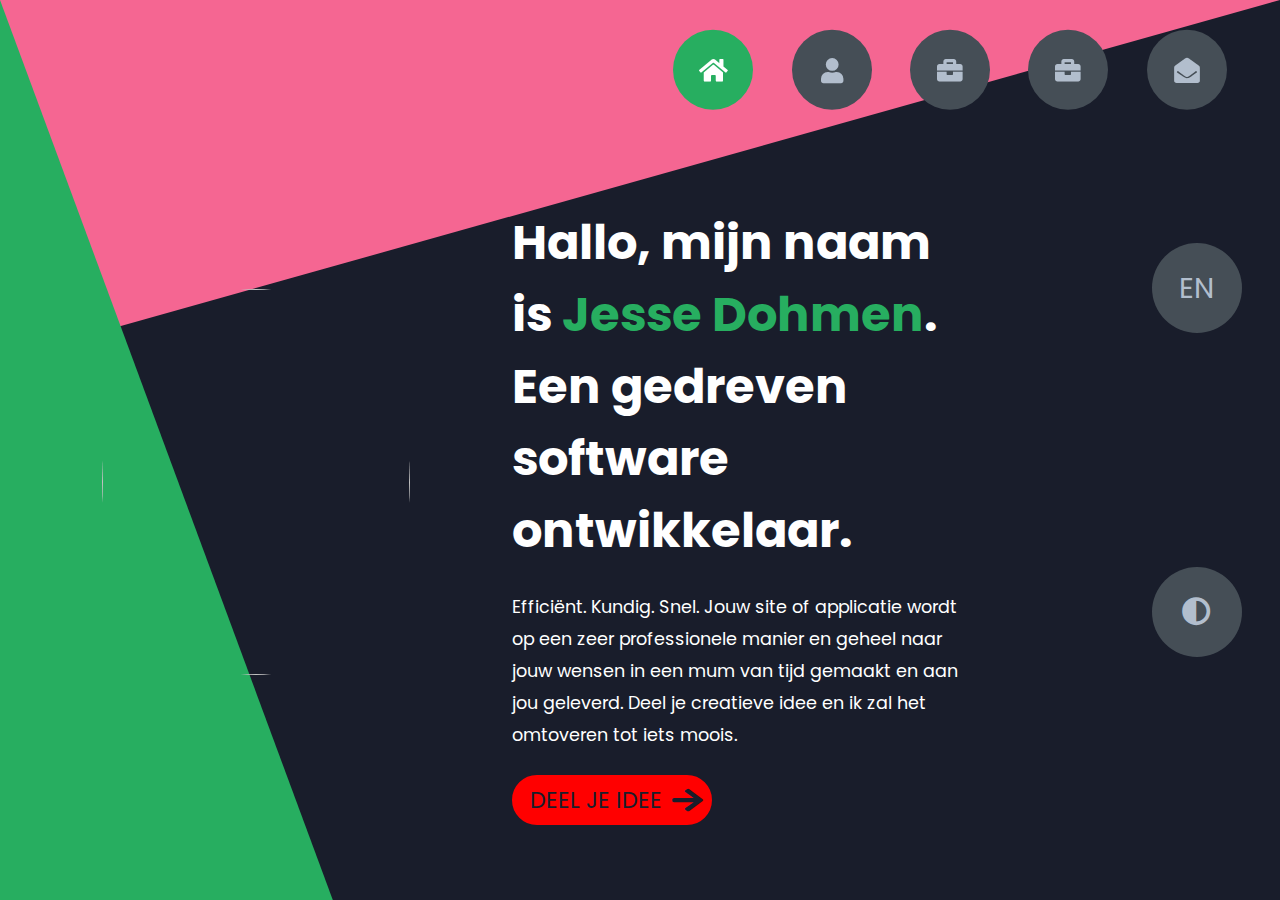
==== commit 55046a12: "change controls" ====
--- a/index.html
+++ b/index.html
@@ -19,13 +19,13 @@
                 <div class="h-shape"></div>
                 <div class="h-shape-2"></div>
                 <div class="image">
-                    <img src="img/jesse.jpg" alt="">
+                    <img src="img/jesse_2.jpg" alt="">
                 </div>
             </div>
             <div class="right-header">
                 <div class="active-language">
                     <h1 class="name">
-                        Hallo, mijn naam is <span>Jesse Dohmennnenenenenen</span>. Een gedreven software ontwikkelaar.
+                        Hallo, mijn naam is <span>Jesse Dohmen</span>. Een gedreven software ontwikkelaar.
                     </h1>
                     <p>
                         Efficiënt. Kundig. Snel. Jouw site of applicatie wordt op een zeer professionele manier en geheel naar jouw wensen in een mum van tijd gemaakt en aan jou geleverd. Deel je creatieve idee en ik zal het omtoveren tot iets moois.
@@ -343,6 +343,63 @@
                 <div style="padding-bottom: 30px">
                     <h2 class="port-h2">
                         <div class="active-language">
+                            Eigen Freelance projecten
+                        </div>
+                        <div class="no-display">
+                            Self-made Freelance projects
+                        </div>
+                    </h2>
+                    <div class="active-language">
+                        <p>
+                            In deze sectie staan projecten die ik gemaakt heb om meer vaardig te worden in mijn programmeervaardigheden wat betreft HTML, CSS en een vleugje JavaScript. Ik heb hierbij gebruik gemaakt van een aantal PHP frameworks, waaronder CodeIgniter en Laravel.
+                        </p>
+                    </div>
+                    <div class="no-display">
+                        <p>
+                            In this section you can find a couple of projects that I have made to gain more skills when it comes to HTML, CSS and a bit of JavaScript. For this I used a couple of PHP frameworks, under which CodeIgniter and Laravel.
+                        </p>
+                    </div>
+                </div>
+                <span class="display-item">
+                    <span class="port-text padding-right-port">
+                        <h2>LGAL site</h2>
+                        <div class="active-language">
+                            <p>
+                                In dit project heb ik de website van Lotgenotengroep Autisme Limburg een redesign gegeven.
+                                Deze groep organiseert avonden waar autisten elkaar kunnen vinden en waar er vaak lezingen over autisme
+                                worden gegeven en spelletjes of groepsopdrachten worden gedaan door de aanwezigen.
+                            </p>
+                        </div>
+                        <div class="no-display">
+                            <p>
+                                In this project I have made a redesign of the website of LGAL.
+                                This group organises events where autistic people can find each other and where lectures are being given about autism and where group tasks are oftenly done by the attendees.
+                            </p>
+                        </div>
+                    </span>
+                    <span class="portfolio-item">
+                        <span>
+                            <img src="img/scHomepage.png" alt="">
+                            <div class="hover-items">
+                                <div class="active-language">
+                                    <h3>Bekijk meer info op GitHub:</h3>
+                                </div>
+                                <div class="no-display">
+                                    <h3>Check out more info on GitHub:</h3>
+                                </div>
+                                <div class="icons">
+                                    <a href="https://github.com/SoftFreelance96/lgal" class="icon">
+                                        <i class="fab fa-github"></i>
+                                    </a>
+                                </div>
+                            </div>
+                        </span>
+                    </span>
+                </span>
+                <div class="divider"></div>
+                <div style="padding-bottom: 30px">
+                    <h2 class="port-h2">
+                        <div class="active-language">
                             Educom traineeship projecten
                         </div>
                         <div class="no-display">
@@ -546,6 +603,20 @@
                         </div>
                     </div>
                 </div>
+            </div>
+        </section>
+        <section class="container services" id="services">
+            <div class="services-container">
+                <div class="main-title">
+                    <div class="active-language">
+                        <h2>Services</h2>
+                    </div>
+                    <div class="no-display">
+                        <h2>Services</h2>
+                    </div>
+                </div>
+                <div class="divider"></div>
+                
             </div>
         </section>
         <section class="container contact" id="contact">
@@ -737,6 +808,19 @@
                     </div>
                     <div class="no-display">
                         Projects
+                    </div>
+                </div>
+            </div>
+            <div class="control-item">
+                <div class="control" data-id="services">
+                    <i class="fas fa-briefcase"></i>
+                </div>
+                <div class="subtext">
+                    <div class="active-language">
+                        Services
+                    </div>
+                    <div class="no-display">
+                        Services
                     </div>
                 </div>
             </div>
@@ -815,4 +899,4 @@
     </script>
     <!-- <script src="https://cdn.jsdelivr.net/npm/bootstrap@5.1.3/dist/js/bootstrap.bundle.min.js" integrity="sha384-ka7Sk0Gln4gmtz2MlQnikT1wXgYsOg+OMhuP+IlRH9sENBO0LRn5q+8nbTov4+1p" crossorigin="anonymous"></script> -->
 </body>
-</html>+</html>
--- a/styles/styles.css
+++ b/styles/styles.css
@@ -155,7 +155,7 @@
   position: relative;
   z-index: 11;
   top: 52%;
-  right: 0%;
+  right: 10%;
   display: flex;
   flex-direction: row;
   align-items: center;
@@ -954,6 +954,10 @@
   padding-left: 0;
 }
 
+.services {
+
+}
+
 @media screen and (max-width: 600px) {
   header {
     padding: 0 !important;
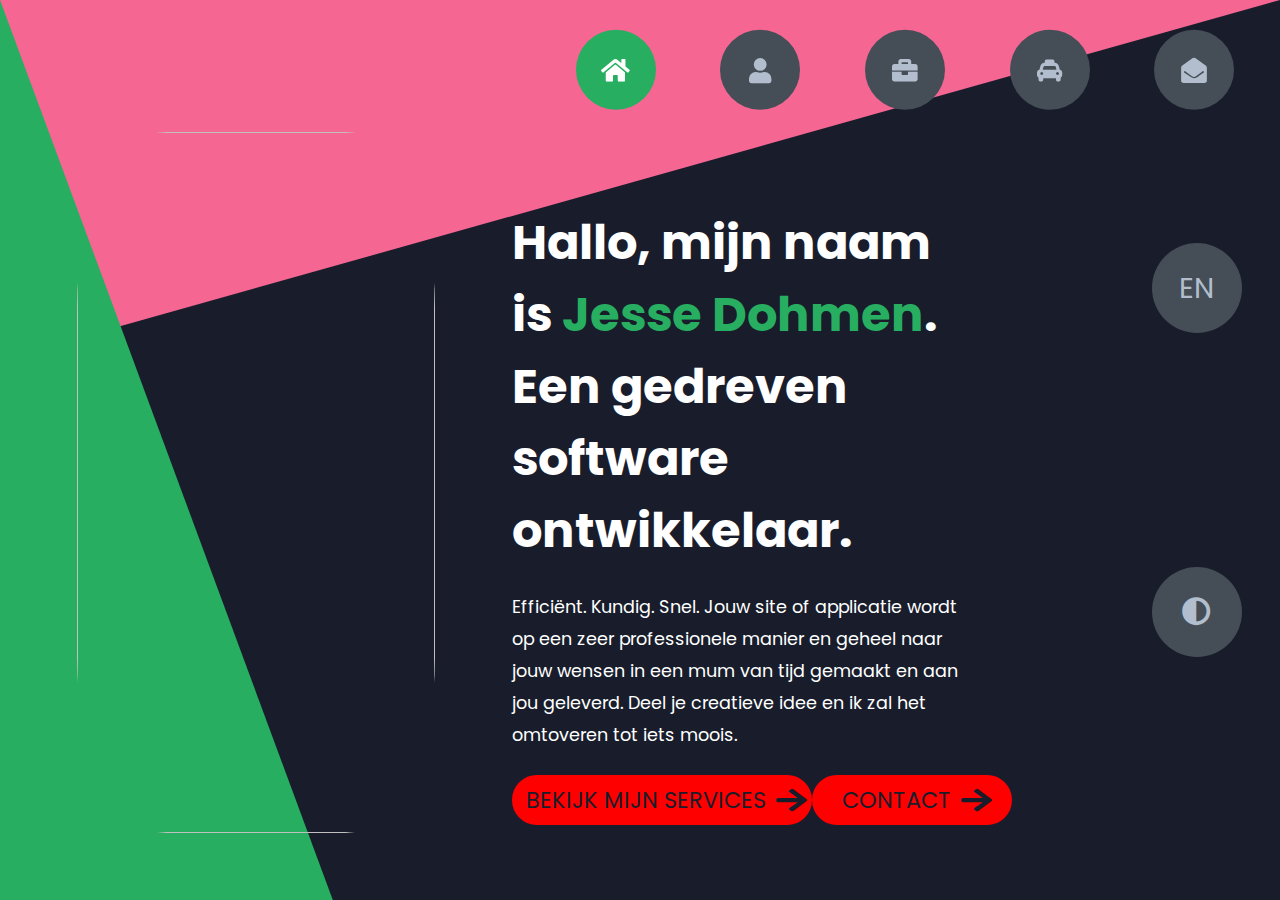
==== commit 8300f3eb: "commit" ====
--- a/index.html
+++ b/index.html
@@ -28,14 +28,24 @@
                         Hallo, mijn naam is <span>Jesse Dohmen</span>. Een gedreven software ontwikkelaar.
                     </h1>
                     <p>
-                        Efficiënt. Kundig. Snel. Jouw site of applicatie wordt op een zeer professionele manier en geheel naar jouw wensen in een mum van tijd gemaakt en aan jou geleverd. Deel je creatieve idee en ik zal het omtoveren tot iets moois.
+                        Efficiënt. Kundig. Snel. Jouw site of applicatie wordt op een zeer professionele manier en geheel naar jouw wensen in een mum van tijd gemaakt en aan jou geleverd.  Deel je creatieve idee en ik zal het omtoveren tot iets moois.
                     </p>
-                    <div class="to-contact">
-                        <div class="call-to-action call-to-action-dutch">
-                            <div class="cta-text">
-                                Deel je idee
-                            </div>
-                            <i class="fa fa-arrow-right"></i>
+                    <div style="display: flex; justify-content: space-between">
+                        <div class="to-services">
+                            <div class="call-to-action call-to-action-services">
+                                <div class="cta-text">
+                                    Bekijk mijn services
+                                </div>
+                                <i class="fa fa-arrow-right"></i>
+                            </div>
+                        </div>
+                        <div class="to-contact">
+                            <div class="call-to-action call-to-action-contact">
+                                <div class="cta-text">
+                                    Contact
+                                </div>
+                                <i class="fa fa-arrow-right"></i>
+                            </div>
                         </div>
                     </div>
                 </div>
@@ -46,12 +56,22 @@
                     <p>
                         Efficient. Skilled. Fast. Your site or application will be made fastly and delivered to you according to your wishes in a very professional manner. Share your creative idea and I will make something beautiful out of it.
                     </p>
-                    <div class="to-contact">
-                        <div class="call-to-action call-to-action-english">
-                            <div class="cta-text">
-                                Share your idea
-                            </div>
-                            <i class="fa fa-arrow-right"></i>
+                    <div style="display: flex; justify-content: space-between">
+                        <div class="to-services">
+                            <div class="call-to-action call-to-action-services">
+                                <div class="cta-text">
+                                    Go to my Services
+                                </div>
+                                <i class="fa fa-arrow-right"></i>
+                            </div>
+                        </div>
+                        <div class="to-contact">
+                            <div class="call-to-action call-to-action-contact">
+                                <div class="cta-text">
+                                    Contact
+                                </div>
+                                <i class="fa fa-arrow-right"></i>
+                            </div>
                         </div>
                     </div>
                 </div>
@@ -616,7 +636,28 @@
                     </div>
                 </div>
                 <div class="divider"></div>
-                
+                <div class="services-flex">
+                    <div class="services-item">
+                        <div class="active-language">
+                            <h2>Websites met WordPress</h2>
+                            <p>Kies hiervoor als je een snelle website wilt hebben. Ik kan daarnaast de website specifieker stylen naar jouw wensen met mijn doorgrondige kennis van HTML en CSS, waardoor jouw site flitsender, unieker en dus beter oogt voor conversie.</p>
+                        </div>
+                        <div class="no-display">
+                            <h2>Websites with WordPress</h2>
+                            <p>Choose this option if you would like to have a fast website. I am able to style the site more to your wishes with my thorough knowledge of HTML and CSS, so that your site will look more flashy, more unique and better for conversion.</p>
+                        </div>
+                    </div>
+                    <div class="services-item">
+                        <div class="active-language">
+                            <h2>Webapplicaties met Laravel</h2>
+                            <p>Kies hiervoor als je een webshop of applicatie met een heleboel gebruikers voor ogen hebt. De applicatie zal technisch helemaal dichtgetimmerd zijn, waardoor </p>
+                        </div>
+                        <div class="no-display">
+                            <h2>Webapplications with Laravel</h2>
+                            <p>Choose this option if you would like to have something like a webshop or application in which many users have to register. The application </p>
+                        </div>
+                    </div>
+                </div>
             </div>
         </section>
         <section class="container contact" id="contact">
@@ -812,8 +853,8 @@
                 </div>
             </div>
             <div class="control-item">
-                <div class="control" data-id="services">
-                    <i class="fas fa-briefcase"></i>
+                <div class="control services-button" data-id="services">
+                    <i class="fas fa-taxi"></i>
                 </div>
                 <div class="subtext">
                     <div class="active-language">
--- a/styles/styles.css
+++ b/styles/styles.css
@@ -139,7 +139,7 @@
   position: fixed;
   top: 0;
   right: 0;
-  width: 550px;
+  width: 750px;
   height: 160px;
   z-index: 10;
   border-left: 0px hidden;
@@ -155,11 +155,11 @@
   position: relative;
   z-index: 11;
   top: 52%;
-  right: 10%;
+  right: 0%;
   display: flex;
   flex-direction: row;
   align-items: center;
-  justify-content: center;
+  justify-content: space-evenly;
   transform: translateY(-50%);
 }
 
@@ -304,15 +304,15 @@
 }
 
 .header-content .left-header .image {
-  height: 50%;
-  width: 60%;
+  height: 85%;
+  width: 70%;
   margin: auto;
   padding-top: 4rem;
   justify-content: center;
   transition: all 0.4s ease-in-out;
 }
 .header-content .left-header .image img {
-  border-radius: 50%;
+  border-radius: 25%;
   width: 100%;
   height: 100%;
   object-fit: cover;
@@ -861,12 +861,12 @@
   justify-content: center;
 }
 
-.call-to-action-dutch {
+.call-to-action-services {
+  width: 300px;
+}
+
+.call-to-action-contact {
   width: 200px;
-}
-
-.call-to-action-english {
-  width: 260px;
 }
 
 .call-to-action .cta-text {
@@ -954,8 +954,23 @@
   padding-left: 0;
 }
 
-.services {
-
+.services-flex {
+  display: flex; 
+  justify-content: space-evenly; 
+  margin-top: 50px;
+}
+
+.services-flex .services-item {
+  width: 50%;
+  border-style: solid;
+  border-radius: 20px;
+  border-color: var(--color-grey-2);
+  margin: 20px;
+  padding: 20px;
+}
+
+.services-flex .services-item h2 {
+  text-align: center;
 }
 
 @media screen and (max-width: 600px) {
@@ -1012,16 +1027,16 @@
   }
 
   .controls {
-    position: relative;
+    /* position: relative;
     top: auto;
     bottom: 0;
     flex-direction: row;
     justify-content: center;
     left: 50%;
     transform: translateX(-50%);
-    width: 100%;
-    background-color: var(--color-grey-5);
-  }
+    width: 100%; */
+  }
+
   .controls .control {
     margin: 1rem 0.3rem;
   }
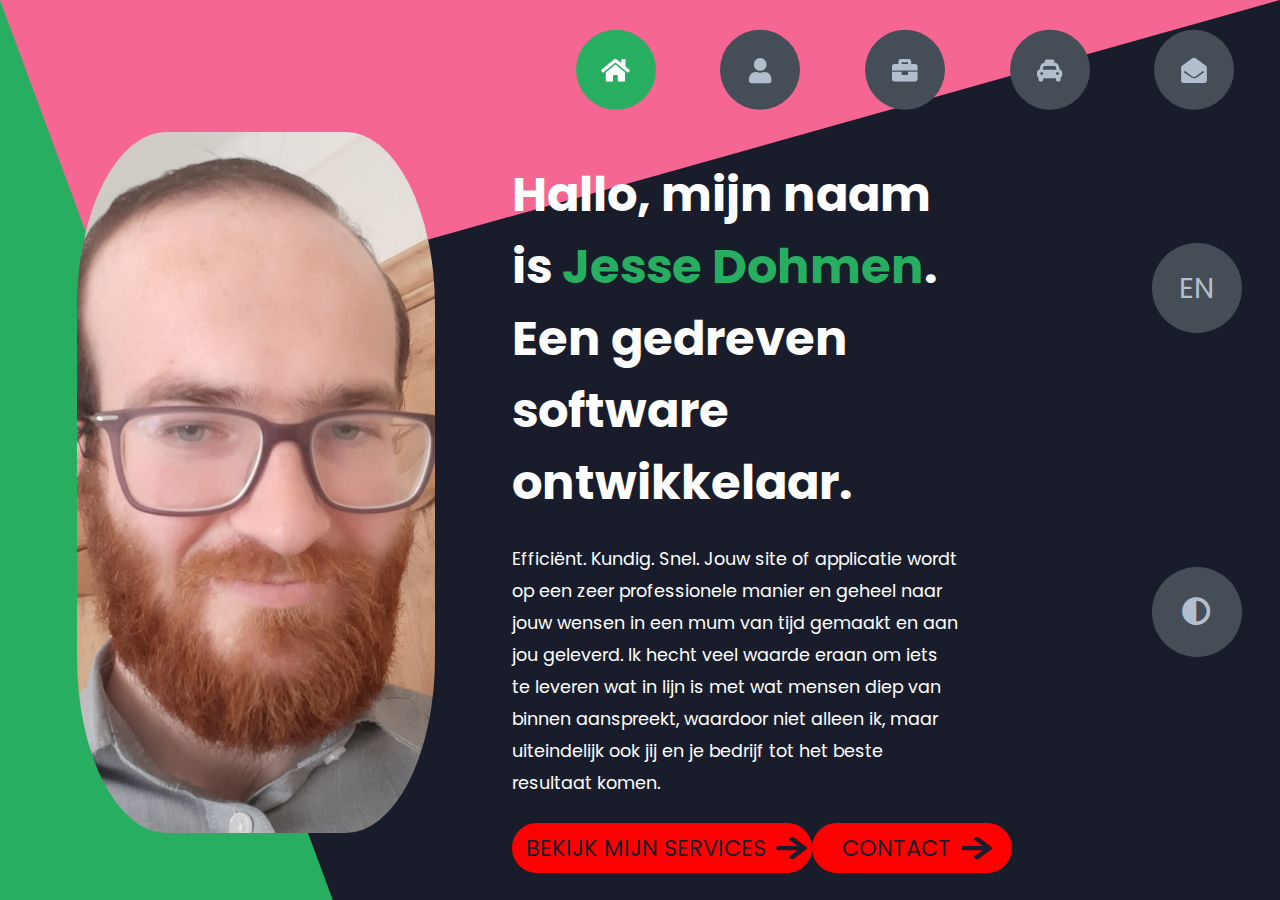
==== commit 41fcd7a8: "changed picture" ====
--- a/index.html
+++ b/index.html
@@ -19,7 +19,7 @@
                 <div class="h-shape"></div>
                 <div class="h-shape-2"></div>
                 <div class="image">
-                    <img src="img/jesse_2.jpg" alt="">
+                    <img src="img/jesse_3.jpg" alt="">
                 </div>
             </div>
             <div class="right-header">
@@ -28,7 +28,7 @@
                         Hallo, mijn naam is <span>Jesse Dohmen</span>. Een gedreven software ontwikkelaar.
                     </h1>
                     <p>
-                        Efficiënt. Kundig. Snel. Jouw site of applicatie wordt op een zeer professionele manier en geheel naar jouw wensen in een mum van tijd gemaakt en aan jou geleverd.  Deel je creatieve idee en ik zal het omtoveren tot iets moois.
+                        Efficiënt. Kundig. Snel. Jouw site of applicatie wordt op een zeer professionele manier en geheel naar jouw wensen in een mum van tijd gemaakt en aan jou geleverd. Ik hecht veel waarde eraan om iets te leveren wat in lijn is met wat mensen diep van binnen aanspreekt, waardoor niet alleen ik, maar uiteindelijk ook jij en je bedrijf tot het beste resultaat komen.
                     </p>
                     <div style="display: flex; justify-content: space-between">
                         <div class="to-services">
@@ -54,7 +54,7 @@
                         Hello, my name is <span>Jesse Dohmen</span>. A passionate software developer.
                     </h1>
                     <p>
-                        Efficient. Skilled. Fast. Your site or application will be made fastly and delivered to you according to your wishes in a very professional manner. Share your creative idea and I will make something beautiful out of it.
+                        Efficient. Skilled. Fast. Your site or application will be made fastly and delivered to you according to your wishes in a very professional manner. I care much about delivering something that is in line with people's deepest feelings, so that not only I, but also you and your company will yield the best results.
                     </p>
                     <div style="display: flex; justify-content: space-between">
                         <div class="to-services">
@@ -89,6 +89,12 @@
                     </div>
                 </div>
                 <div class="divider"></div>
+                <div class="active-language">
+                    <p class="about-main-text">Ik ben een beetje gek. Je zou mij enerzijds kunnen omschrijven als een realiteitsbewust, rechtdoorzee persoon, die situaties goed analyseert en de juiste keuzes maakt naar aanleiding van die situatie. Anderzijds zie je in mij een sensitief persoon, die alles intens voelt en zich kan verliezen (op de goede manier :) ) in een bepaald onderwerp. Onderstaand staan eigenschappen van mij die dit illustreren en duidelijk maken hoe dit jou en je bedrijf verder helpt.</p>
+                </div>
+                <div class="no-display">
+                    <p class="about-main-text">I am a bit crazy. On one side you could describe me as a real, straight-to-the-point person, which can analyze situations very well and act accordingly. On the other side I am a sensitive person, who feels things intensely, and who can lose himself (in a good way :) ) in a specific topic. Below are some characteristics of me listed which illustrate these kind of things and which make clear how these will help you and your company.</p>
+                </div>
                 <div class="about-container">
                     <div class="display-item">
                         <div class="image-about">
@@ -104,7 +110,7 @@
                             <div class="no-display">
                                 <h4>Creative</h4>
                                 <p>
-                                    I am someone who can easily lose himself into music. I have been playing various percussion instruments for 17 years and go well with the sounds and melodies that I play myself and also hear around me in the percussion group. Creative energy will then be released and you get into a flow. I can also put that creativity into making websites and web applications. Then when I get into the flow, I can be very productive. I would then also like to help clients who have creative ideas for their website or businesses who can use someone that can deal with working on more complex applications.
+                                    I am someone who can easily lose himself into things like music. I have been playing various percussion instruments for 17 years and go well with the sounds and melodies that I play myself and also hear around me in the percussion group. Creative energy will then be released and you get into a flow. I can also put that creativity into making websites and web applications. Then when I get into the flow, I can be very productive. I would then also like to help clients who have creative ideas for their website or businesses who can use someone that can deal with working on more complex applications.
                                 </p>
                             </div>
                         </div>
@@ -136,7 +142,7 @@
                             <div class="active-language">
                                 <h4>Mijn Autisme</h4>
                                 <p>
-                                    Ik heb in 2018 de diagnose autisme gekregen. Ik voelde me al mijn hele leven anders dan de mensen om mij heen. Beperkte interesses, moeite met veranderingen en sociale interacties. Maar dat betekent dus ook dat ik mij heel fanatiek ergens op kan richten. Ik ben daarna bij diverse avonden geweest waar er over autisme werd gesproken, maar de echte openbaring voor mij kwam toen ik het boek 'De kracht van autisme' las, geschreven door Vera Helleman. Hierin vertelt Vera dat mensen met autisme geen ik-referentiekader bezitten, wat inhoudt dat er geen intrinsieke wil is voor autisten om bijvoorbeeld een mening te verkondigen of om te kiezen ergens geïnteresseerd in te zijn. Autisten zitten veel meer in de zijnslaag dan neurotypische mensen. Dat geeft dus ook een kracht die neurotypische mensen niet hebben.
+                                    Ik heb in 2018 de diagnose autisme gekregen. Ik voelde me al mijn hele leven anders dan de mensen om mij heen. Beperkte interesses, moeite met veranderingen en sociale interacties. Maar dat betekent dus ook dat ik mij heel fanatiek ergens op kan richten. Ik ben daarna bij diverse avonden geweest waar er over autisme werd gesproken, maar de echte openbaring voor mij kwam toen ik het boek 'De kracht van autisme' las, geschreven door Vera Helleman. Hierin vertelt Vera dat mensen met autisme geen ik-referentiekader bezitten, wat inhoudt dat er geen intrinsieke wil is voor autisten om bijvoorbeeld een mening te verkondigen of om te kiezen ergens geïnteresseerd in te zijn. Autisten zitten veel meer in de zijnslaag dan neurotypische mensen. Deze stroming die je voelt als je in de zijnslaag bent
                                 </p>
                             </div>
                             <div class="no-display">
@@ -417,7 +423,7 @@
                     </span>
                 </span>
                 <div class="divider"></div>
-                <div style="padding-bottom: 30px">
+                <div style="margin-top: 3rem; padding-bottom: 30px;">
                     <h2 class="port-h2">
                         <div class="active-language">
                             Educom traineeship projecten
@@ -637,26 +643,40 @@
                 </div>
                 <div class="divider"></div>
                 <div class="services-flex">
-                    <div class="services-item">
-                        <div class="active-language">
-                            <h2>Websites met WordPress</h2>
-                            <p>Kies hiervoor als je een snelle website wilt hebben. Ik kan daarnaast de website specifieker stylen naar jouw wensen met mijn doorgrondige kennis van HTML en CSS, waardoor jouw site flitsender, unieker en dus beter oogt voor conversie.</p>
-                        </div>
-                        <div class="no-display">
-                            <h2>Websites with WordPress</h2>
-                            <p>Choose this option if you would like to have a fast website. I am able to style the site more to your wishes with my thorough knowledge of HTML and CSS, so that your site will look more flashy, more unique and better for conversion.</p>
-                        </div>
-                    </div>
-                    <div class="services-item">
-                        <div class="active-language">
-                            <h2>Webapplicaties met Laravel</h2>
-                            <p>Kies hiervoor als je een webshop of applicatie met een heleboel gebruikers voor ogen hebt. De applicatie zal technisch helemaal dichtgetimmerd zijn, waardoor </p>
-                        </div>
-                        <div class="no-display">
-                            <h2>Webapplications with Laravel</h2>
-                            <p>Choose this option if you would like to have something like a webshop or application in which many users have to register. The application </p>
-                        </div>
-                    </div>
+                    <a href="#" class="services-item">
+                        <div class="active-language">
+                            <h2 class="service-header">Snelle website</h2>
+                            <p>Kies hiervoor als je een snelle website wilt hebben. Ik kan daarnaast de website specifieker stylen naar jouw wensen met mijn doorgrondige kennis van HTML en CSS, waardoor jouw site flitsender, unieker en dus beter oogt voor conversie. Klik voor meer informatie.</p>
+                        </div>
+                        <div class="no-display">
+                            <h2 class="service-header">Fast website</h2>
+                            <p>Choose this option if you would like to have a fast website. I am able to style the site more to your wishes with my thorough knowledge of HTML and CSS, so that your site will look more flashy, more unique and better for conversion. Click for more information.</p>
+                        </div>
+                    </a>
+                    <a href="#" class="services-item">
+                        <div class="active-language">
+                            <h2 class="service-header">Van idee tot webapplicatie</h2>
+                            <p>Kies hiervoor als je een webshop of applicatie met een heleboel gebruikers voor ogen hebt. De applicatie zal technisch helemaal dichtgetimmerd zijn, waardoor de gebruiker een gebruiksvriendelijke en vloeiende ervaring zal ondervinden, wat je bedrijf aantrekkelijker maakt. Klik voor meer informatie.</p>
+                        </div>
+                        <div class="no-display">
+                            <h2 class="service-header">From idea to web application</h2>
+                            <p>Choose this option if you would like to have something like a webshop or application in which many users have to register. The application will be technically sound, so that users will encounter a user-friendly and smooth experience when they are visiting your site, which makes your company more attractive to them. Click for more information.</p>
+                        </div>
+                    </a>
+                    <a href="#" class="services-item">
+                        <div class="active-language">
+                            <h2 class="service-header">Consultancy</h2>
+                            <p>Kies hiervoor als je al een werkende site of applicatie hebt, maar hulp nodig hebt voor extensies, bugs, onderhoud en andere technische zaken. Klik voor meer informatie.</p>
+                        </div>
+                        <div class="no-display">
+                            <h2 class="service-header">Consultancy</h2>
+                            <p>Choose this option if you already have a working site or application, but need some help with regards to extensions, bugs and maintenance. Click for more information.</p>
+                        </div>
+                    </a>
+                </div>
+                <div class="divider"></div>
+                <div>
+                    
                 </div>
             </div>
         </section>
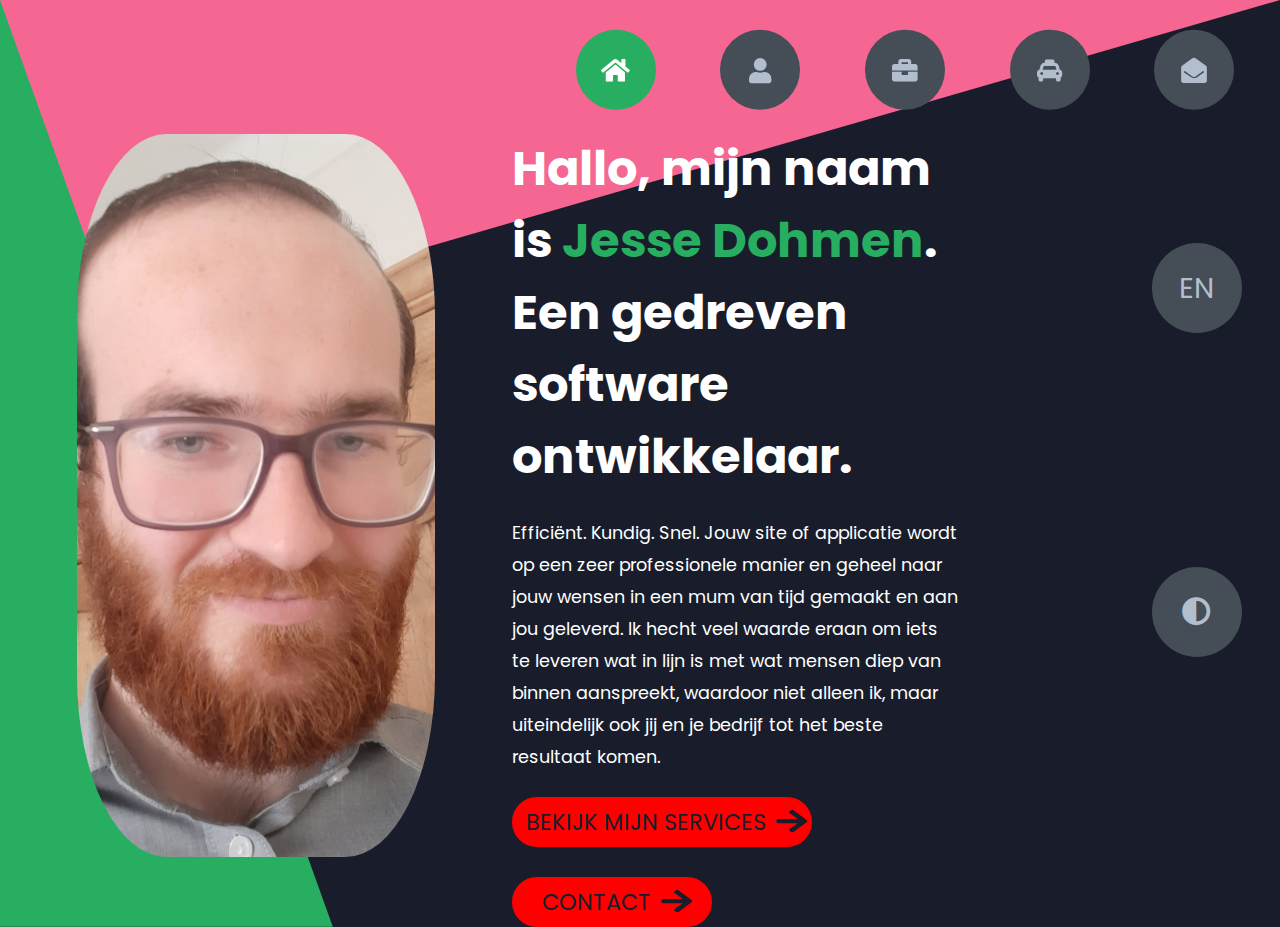
==== commit 6be33138: "commit" ====
--- a/index.html
+++ b/index.html
@@ -30,7 +30,7 @@
                     <p>
                         Efficiënt. Kundig. Snel. Jouw site of applicatie wordt op een zeer professionele manier en geheel naar jouw wensen in een mum van tijd gemaakt en aan jou geleverd. Ik hecht veel waarde eraan om iets te leveren wat in lijn is met wat mensen diep van binnen aanspreekt, waardoor niet alleen ik, maar uiteindelijk ook jij en je bedrijf tot het beste resultaat komen.
                     </p>
-                    <div style="display: flex; justify-content: space-between">
+                    <div class="button-layout">
                         <div class="to-services">
                             <div class="call-to-action call-to-action-services">
                                 <div class="cta-text">
--- a/styles/styles.css
+++ b/styles/styles.css
@@ -410,10 +410,15 @@
 .about-container .text-about {
   padding: 0px;
 }
-.about-container .text-about p {
+.about-container .text-about p, .about-main-text {
   line-height: 1.9rem;
   color: var(--color-grey-1);
 }
+
+.about-main-text {
+  margin-top: 3rem;
+}
+
 .about-container .text-about h4 {
   font-size: 2rem;
   margin-bottom: 10px;
@@ -861,6 +866,11 @@
   justify-content: center;
 }
 
+.button-layout {
+  display: flex; 
+  justify-content: space-between;
+}
+
 .call-to-action-services {
   width: 300px;
 }
@@ -955,13 +965,14 @@
 }
 
 .services-flex {
-  display: flex; 
+  display: flex;
+  flex-wrap: wrap; 
   justify-content: space-evenly; 
   margin-top: 50px;
 }
 
 .services-flex .services-item {
-  width: 50%;
+  width: 45%;
   border-style: solid;
   border-radius: 20px;
   border-color: var(--color-grey-2);
@@ -973,27 +984,119 @@
   text-align: center;
 }
 
-@media screen and (max-width: 600px) {
-  header {
-    padding: 0 !important;
-  }
-
-  .theme-btn {
-    width: 50px;
-    height: 50px;
-  }
-
-  .theme-btn i {
-    font-size: 1rem;
-  }
-
-  .language-btn {
-    width: 50px;
-    height: 50px;
-  }
-
-  .language-btn .language{
-    font-size: 1rem;
+.service-header {
+  font-size: 40px;
+  margin-bottom: 10px;
+  font-style: bold;
+  color: var(--color-secondary);
+}
+@media screen and (max-width: 1432px) {
+
+  .button-layout {
+    display: flex;
+    flex-direction: column;
+  }
+
+  .call-to-action-contact {
+    margin-top: 30px;
+  }
+
+  .container {
+    padding: 7rem 11rem;
+  }
+
+  .contact-content-con {
+    flex-direction: column;
+  }
+  .contact-content-con .right-contact {
+    margin-left: 0;
+    margin-top: 2.5rem;
+  }
+
+  .contact-content-con .right-contact .i-c-2 {
+    flex-direction: column;
+  }
+
+  .contact-content-con .right-contact .i-c-2 :last-child {
+    margin-left: 0;
+    margin-top: 1.5rem;
+  }
+
+  .contact-content-con .right-contact {
+    margin-bottom: 6rem;
+  }
+
+  .main-title h2 .bg-text {
+    font-size: 5.5rem;
+  }
+}
+
+@media screen and (max-width: 1250px) {
+  .blogs {
+    grid-template-columns: repeat(2, 1fr);
+    margin-top: 6rem;
+  }
+
+  .portfolios {
+    grid-template-columns: repeat(2, 1fr);
+  }
+
+  .header-content .right-header {
+    padding-right: 9rem;
+  }
+}
+
+@media screen and (max-width: 1200px){
+  .portfolios .display-item {
+    display: flex;
+    flex-direction: column;
+    align-items: center;
+    justify-content: center;
+  }
+
+  .portfolios .display-item .padding-left-port {
+    padding: 0;
+  }
+
+  .portfolios .display-item .padding-right-port {
+    padding: 0;
+    padding-bottom: 30px;
+  }
+}
+
+@media screen and (max-width: 1070px) {
+  .about-container .display-item {
+    display: flex;
+    flex-direction: column;
+    align-items: center;
+    justify-content: center;
+  }
+
+  .about-container .padding-left-about {
+    padding: 0;
+    padding-top: 30px;
+  }
+
+  .about-container .padding-right-about {
+    padding: 0;
+    padding-bottom: 30px;
+  }
+
+  .main-title h2 {
+    font-size: 4rem;
+  }
+  .main-title h2 span {
+    font-size: 4rem;
+  }
+  .main-title h2 .bg-text {
+    font-size: 4.5rem;
+  }
+}
+
+@media screen and (max-width: 970px) {
+
+  .about-container .left-about {
+    padding-right: 0rem;
   }
 
   .header-content {
@@ -1007,6 +1110,11 @@
 
   .left-header .h-shape-2 {
     display: none;
+  }
+
+  .left-header .image {
+    width: 90% !important;
+    margin: 0 auto !important;
   }
 
   .right-header {
@@ -1021,21 +1129,148 @@
     padding-top: 3rem;
   }
 
+  .container {
+    padding: 7rem 6rem;
+  }
+
+  .about-container .left-about {
+    padding-right: 0rem;
+  }
+
+  .header-content {
+    grid-template-columns: repeat(1, 1fr);
+    padding-bottom: 6rem;
+  }
+
+  .left-header .h-shape {
+    display: none;
+  }
+
+  .left-header .h-shape-2 {
+    display: none;
+  }
+
+  .left-header .image {
+    width: 90% !important;
+    margin: 0 auto !important;
+  }
+
+  .right-header {
+    grid-row: 1;
+    padding-right: 0rem !important;
+    width: 90%;
+    margin: 0 auto;
+  }
+  .right-header .name {
+    font-size: 2.5rem !important;
+    text-align: center;
+    padding-top: 3rem;
+  }
+}
+
+@media screen and (max-width: 700px) {
+  .container {
+    padding: 7rem 3rem;
+  }
+
+  .about-stats .progress-bars {
+    grid-template-columns: repeat(1, 1fr);
+  }
+
+  .about-container .right-about {
+    grid-template-columns: repeat(1, 1fr);
+  }
+
+  .timeline {
+    grid-template-columns: repeat(1, 1fr);
+  }
+
+  .main-title h2 {
+    font-size: 3rem;
+  }
+  .main-title h2 span {
+    font-size: 3rem;
+  }
+  .main-title h2 .bg-text {
+    font-size: 4rem;
+  }
+}
+
+@media screen and (max-width: 660px) {
+  
+  .blogs {
+    grid-template-columns: repeat(1, 1fr);
+  }
+
+  .portfolios {
+    grid-template-columns: repeat(1, 1fr);
+  }
+}
+
+@media screen and (max-width: 600px) {
+
+  header {
+    padding: 0 !important;
+  }
+
+  .theme-btn {
+    width: 50px;
+    height: 50px;
+  }
+
+  .theme-btn i {
+    font-size: 1rem;
+  }
+
+  .language-btn {
+    width: 50px;
+    height: 50px;
+  }
+
+  .language-btn .language{
+    font-size: 1rem;
+  }
+
+  .header-content {
+    grid-template-columns: repeat(1, 1fr);
+    padding-bottom: 6rem;
+  }
+
+  .left-header .h-shape {
+    display: none;
+  }
+
+  .left-header .h-shape-2 {
+    display: none;
+  }
+
+  .right-header {
+    grid-row: 1;
+    padding-right: 0rem !important;
+    width: 90%;
+    margin: 0 auto;
+  }
+  .right-header .name {
+    font-size: 2.5rem !important;
+    text-align: center;
+    padding-top: 3rem;
+  }
+
   .header-content .left-header .image {
     margin: 0 auto;
     width: 90%;
   }
 
-  .controls {
-    /* position: relative;
+  /* .controls {
+     position: relative;
     top: auto;
     bottom: 0;
     flex-direction: row;
     justify-content: center;
     left: 50%;
     transform: translateX(-50%);
-    width: 100%; */
-  }
+    width: 100%; 
+  } */
 
   .controls .control {
     margin: 1rem 0.3rem;
@@ -1122,170 +1357,7 @@
     font-size: 2.3rem;
   }
 }
-@media screen and (max-width: 1432px) {
-  .container {
-    padding: 7rem 11rem;
-  }
-
-  .contact-content-con {
-    flex-direction: column;
-  }
-  .contact-content-con .right-contact {
-    margin-left: 0;
-    margin-top: 2.5rem;
-  }
-
-  .contact-content-con .right-contact .i-c-2 {
-    flex-direction: column;
-  }
-
-  .contact-content-con .right-contact .i-c-2 :last-child {
-    margin-left: 0;
-    margin-top: 1.5rem;
-  }
-
-  .contact-content-con .right-contact {
-    margin-bottom: 6rem;
-  }
-
-  .main-title h2 .bg-text {
-    font-size: 5.5rem;
-  }
-}
-@media screen and (max-width: 1250px) {
-  .blogs {
-    grid-template-columns: repeat(2, 1fr);
-    margin-top: 6rem;
-  }
-
-  .portfolios {
-    grid-template-columns: repeat(2, 1fr);
-  }
-
-  .header-content .right-header {
-    padding-right: 9rem;
-  }
-}
-@media screen and (max-width: 660px) {
-  .blogs {
-    grid-template-columns: repeat(1, 1fr);
-  }
-
-  .portfolios {
-    grid-template-columns: repeat(1, 1fr);
-  }
-}
-@media screen and (max-width: 1070px) {
-  .about-container .display-item {
-    display: flex;
-    flex-direction: column;
-    align-items: center;
-    justify-content: center;
-  }
-
-  .about-container .padding-left-about {
-    padding: 0;
-    padding-top: 30px;
-  }
-
-  .about-container .padding-right-about {
-    padding: 0;
-    padding-bottom: 30px;
-  }
-
-  .main-title h2 {
-    font-size: 4rem;
-  }
-  .main-title h2 span {
-    font-size: 4rem;
-  }
-  .main-title h2 .bg-text {
-    font-size: 4.5rem;
-  }
-}
-@media screen and (max-width: 970px) {
-  .container {
-    padding: 7rem 6rem;
-  }
-
-  .about-container .left-about {
-    padding-right: 0rem;
-  }
-
-  .header-content {
-    grid-template-columns: repeat(1, 1fr);
-    padding-bottom: 6rem;
-  }
-
-  .left-header .h-shape {
-    display: none;
-  }
-
-  .left-header .h-shape-2 {
-    display: none;
-  }
-
-  .left-header .image {
-    width: 90% !important;
-    margin: 0 auto !important;
-  }
-
-  .right-header {
-    grid-row: 1;
-    padding-right: 0rem !important;
-    width: 90%;
-    margin: 0 auto;
-  }
-  .right-header .name {
-    font-size: 2.5rem !important;
-    text-align: center;
-    padding-top: 3rem;
-  }
-}
-@media screen and (max-width: 700px) {
-  .container {
-    padding: 7rem 3rem;
-  }
-
-  .about-stats .progress-bars {
-    grid-template-columns: repeat(1, 1fr);
-  }
-
-  .about-container .right-about {
-    grid-template-columns: repeat(1, 1fr);
-  }
-
-  .timeline {
-    grid-template-columns: repeat(1, 1fr);
-  }
-
-  .main-title h2 {
-    font-size: 3rem;
-  }
-  .main-title h2 span {
-    font-size: 3rem;
-  }
-  .main-title h2 .bg-text {
-    font-size: 4rem;
-  }
-}
-
-@media screen and (max-width: 1200px){
-  .portfolios .display-item {
-    display: flex;
-    flex-direction: column;
-    align-items: center;
-    justify-content: center;
-  }
-
-  .portfolios .display-item .padding-left-port {
-    padding: 0;
-  }
-
-  .portfolios .display-item .padding-right-port {
-    padding: 0;
-    padding-bottom: 30px;
-  }
-}
+
+
 
 /*# sourceMappingURL=styles.css.map */
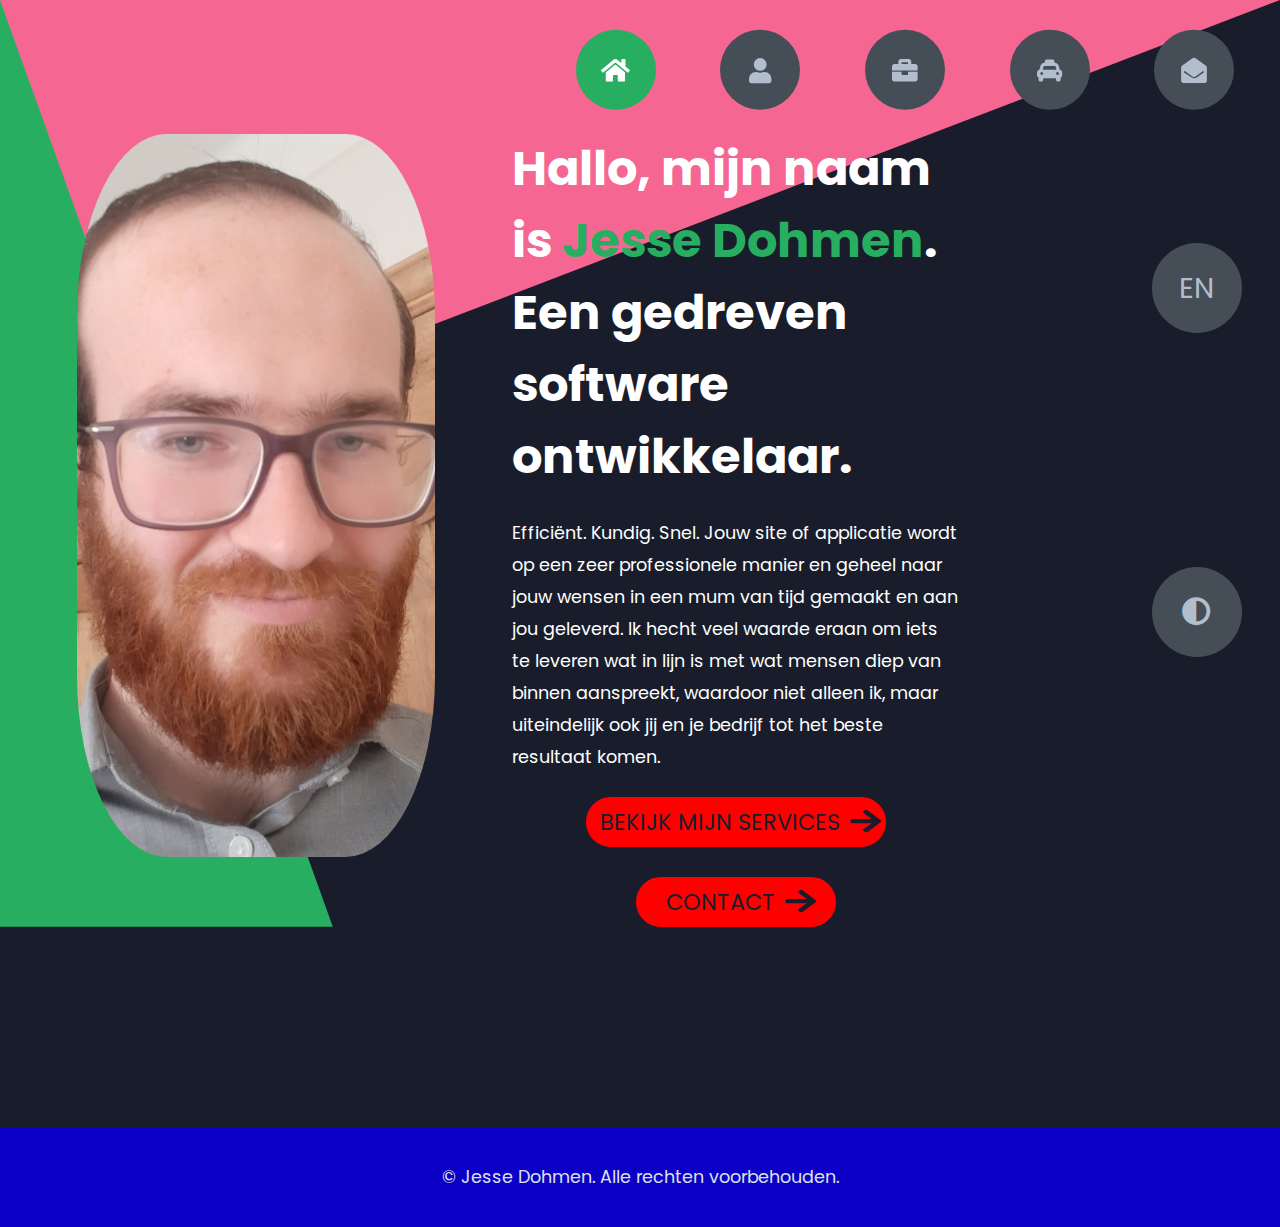
==== commit 326bd46f: "commit" ====
--- a/index.html
+++ b/index.html
@@ -77,83 +77,93 @@
                 </div>
             </div>
         </div>
+        <div class="footer">
+            <div class="active-language">
+                © Jesse Dohmen. Alle rechten voorbehouden.
+            </div>
+            <div class="no-display">
+                © Jesse Dohmen. All rights reserved.
+            </div>
+        </div>
     </header>
     <main>
         <section class="container about" id="about">
-                <div class="main-title">
-                    <div class="active-language">
-                        <h2>Over mij</h2>
-                    </div>
-                    <div class="no-display">
-                        <h2>About me</h2>
-                    </div>
-                </div>
-                <div class="divider"></div>
+            <div class="main-title">
                 <div class="active-language">
-                    <p class="about-main-text">Ik ben een beetje gek. Je zou mij enerzijds kunnen omschrijven als een realiteitsbewust, rechtdoorzee persoon, die situaties goed analyseert en de juiste keuzes maakt naar aanleiding van die situatie. Anderzijds zie je in mij een sensitief persoon, die alles intens voelt en zich kan verliezen (op de goede manier :) ) in een bepaald onderwerp. Onderstaand staan eigenschappen van mij die dit illustreren en duidelijk maken hoe dit jou en je bedrijf verder helpt.</p>
+                    <h2>Over mij</h2>
                 </div>
                 <div class="no-display">
-                    <p class="about-main-text">I am a bit crazy. On one side you could describe me as a real, straight-to-the-point person, which can analyze situations very well and act accordingly. On the other side I am a sensitive person, who feels things intensely, and who can lose himself (in a good way :) ) in a specific topic. Below are some characteristics of me listed which illustrate these kind of things and which make clear how these will help you and your company.</p>
-                </div>
-                <div class="about-container">
-                    <div class="display-item">
-                        <div class="image-about">
-                            <img src="img/drumstel.jpg">
-                        </div>
-                        <div class="text-about padding-left-about">
-                            <div class="active-language">
-                                <h4>Creatief</h4>
-                                <p>
-                                    Ik ben iemand die zich makkelijk in dingen als muziek kan verliezen. Ik speel al 17 jaar verschillende percussie-instrumenten en ga goed op de klanken en melodieën die ik zelf speel en om mij heen hoor in de slagwerkgroep. Dan komt er creatieve energie vrij en kom je in een flow. Die creativiteit kan ik ook leggen in het maken van websites en webapplicaties. Wanneer ik dan in de flow kom, kan ik heel productief werken. Ik zou dan ook graag klanten willen helpen die creatieve ideeën hebben voor hun website of bedrijven die iemand kunnen gebruiken die handig is om met complexere applicaties aan de slag te gaan.
-                                </p>
-                            </div>
-                            <div class="no-display">
-                                <h4>Creative</h4>
-                                <p>
-                                    I am someone who can easily lose himself into things like music. I have been playing various percussion instruments for 17 years and go well with the sounds and melodies that I play myself and also hear around me in the percussion group. Creative energy will then be released and you get into a flow. I can also put that creativity into making websites and web applications. Then when I get into the flow, I can be very productive. I would then also like to help clients who have creative ideas for their website or businesses who can use someone that can deal with working on more complex applications.
-                                </p>
-                            </div>
-                        </div>
-                    </div>
-                    <div class="display-item">
-                        <div class="text-about padding-right-about">
-                            <div class="active-language">
-                                <h4>Detailgericht</h4>
-                                <p>
-                                    Ik heb ook een achtergrond in de wiskunde. Dingen exact bepalen en tot op het bot uitzoeken zijn dingen die mijn hele leven bij mij horen. Dan komt er een bepaald onderwerp voorbij op het internet en voordat je het weet heb je alles erover uitgezocht. Dat kenmerkt mijn nieuwsgierigheid en deze drive zorgt voor een fijnzinnige detailgerichtheid. Daarom kun je ook heel snel een werkende draft van je site of applicatie verwachten, omdat ik er dan meteen diep induik. De software skills die ik heb opgedaan het afgelopen jaar gecombineerd met het logisch denken en de analytische skills vanuit mijn wiskunde achtergrond, zorgt er verder voor dat je een extreem betrouwbare en exact uitgemeten site of applicatie opgeleverd kan krijgen. En dit heeft als voordeel dat je applicatie efficiënter werkt, waardoor bezoekers een fijnere ervaring zullen beleven wanneer ze jouw site bezoeken.
-                                </p>
-                            </div>
-                            <div class="no-display">
-                                <h4>Detail-oriented</h4>
-                                <p>
-                                    I am someone with a background in mathematics. Determining things precisely and getting to the bottom of them are things that have been with me all my life. Then a certain subject comes up on the internet and before you know it you've searched all that you could find about it. That characterises my curiosity and this drive ensures a fine-tuned attention to detail. That is why you can expect a working draft of your site or application very quickly, because I dive right into it. The software skills I have acquired over the past year, combined with the logical thinking and analytical skills from my math background, ensure that an extremely reliable and precisely measured site or application can be delivered to you. And this has the advantage that your application works more efficiently, so that visitors will have a better experience when they visit your site.
-                                </p>
-                            </div>
-                        </div>
-                        <div class="image-about">
-                            <img class="img-2" src="img/diploma_master.jpg">
-                        </div>
-                    </div>
-                    <div class="display-item">
-                        <div class="image-about">
-                            <img src="img/kracht-van-autisme.png">
-                        </div>
-                        <div class="text-about padding-left-about">
-                            <div class="active-language">
-                                <h4>Mijn Autisme</h4>
-                                <p>
-                                    Ik heb in 2018 de diagnose autisme gekregen. Ik voelde me al mijn hele leven anders dan de mensen om mij heen. Beperkte interesses, moeite met veranderingen en sociale interacties. Maar dat betekent dus ook dat ik mij heel fanatiek ergens op kan richten. Ik ben daarna bij diverse avonden geweest waar er over autisme werd gesproken, maar de echte openbaring voor mij kwam toen ik het boek 'De kracht van autisme' las, geschreven door Vera Helleman. Hierin vertelt Vera dat mensen met autisme geen ik-referentiekader bezitten, wat inhoudt dat er geen intrinsieke wil is voor autisten om bijvoorbeeld een mening te verkondigen of om te kiezen ergens geïnteresseerd in te zijn. Autisten zitten veel meer in de zijnslaag dan neurotypische mensen. Deze stroming die je voelt als je in de zijnslaag bent
-                                </p>
-                            </div>
-                            <div class="no-display">
-                                <h4>My Autism</h4>
-                                <p>
-                                    I was diagnosed with autism in 2018. All my life I felt different from the people around me. Limited interests, difficulty with changes and social interactions. But that also means that I can focus on something very fanatically. After that I attended various meetings where autism was discussed, but the real revelation for me came when I read the book 'De kracht van autisme', written by Vera Helleman. In it Vera explains that people with autism do not possess an 'I' frame of reference, which means that there is no intrinsic will for autistic people to, for example, express an opinion or choose to be interested in something. Autistic people are much more occupied with being there, as opposed to neurotypical people. That gives us a power that neurotypical people don't have.
-                                </p>
-                            </div>
-                        </div>
-                    </div>
-                </div>
+                    <h2>About me</h2>
+                </div>
+            </div>
+            <div class="divider"></div>
+            <div class="active-language">
+                <!-- <p class="about-main-text">Ik ben een beetje gek. Je zou mij enerzijds kunnen omschrijven als een realiteitsbewust, rechtdoorzee persoon, die situaties goed analyseert en de juiste keuzes maakt naar aanleiding van die situatie. Anderzijds zie je in mij een sensitief persoon, die alles intens voelt en zich kan verliezen (op de goede manier :) ) in een bepaald onderwerp.  -->
+                <p class="about-main-text">Onderstaand staan eigenschappen van mij die duidelijk maken hoe jouw bedrijf verder komt met mijn hulp.</p>
+            </div>
+            <div class="no-display">
+                <!-- I am a bit crazy. On one side you could describe me as a real, straight-to-the-point person, which can analyze situations very well and act accordingly. On the other side I am a sensitive person, who feels things intensely, and who can lose himself (in a good way :) ) in a specific topic.  -->
+                <p class="about-main-text">Below are some characteristics of me listed, which make clear how your company will grow with my help.</p>
+            </div>
+            <div class="about-container">
+                <div class="display-item">
+                    <div class="image-about">
+                        <img src="img/drumstel.jpg">
+                    </div>
+                    <div class="text-about padding-left-about">
+                        <div class="active-language">
+                            <h4>Creatief</h4>
+                            <p>
+                                Ik ben iemand die zich makkelijk in dingen als muziek kan verliezen. Ik speel al 17 jaar verschillende percussie-instrumenten en ga goed op de klanken en melodieën die ik zelf speel en om mij heen hoor in de slagwerkgroep. Dan komt er creatieve energie vrij en kom je in een flow. Die creativiteit kan ik ook leggen in het maken van websites en webapplicaties. Wanneer ik dan in de flow kom, kan ik heel productief werken. Ik zou dan ook graag klanten willen helpen die creatieve ideeën hebben voor hun website of bedrijven die iemand kunnen gebruiken die handig is om met complexere applicaties aan de slag te gaan.
+                            </p>
+                        </div>
+                        <div class="no-display">
+                            <h4>Creative</h4>
+                            <p>
+                                I am someone who can easily lose himself into things like music. I have been playing various percussion instruments for 17 years and go well with the sounds and melodies that I play myself and also hear around me in the percussion group. Creative energy will then be released and you get into a flow. I can also put that creativity into making websites and web applications. Then when I get into the flow, I can be very productive. I would then also like to help clients who have creative ideas for their website or businesses who can use someone that can deal with working on more complex applications.
+                            </p>
+                        </div>
+                    </div>
+                </div>
+                <div class="display-item">
+                    <div class="text-about padding-right-about">
+                        <div class="active-language">
+                            <h4>Detailgericht</h4>
+                            <p>
+                                Ik heb ook een achtergrond in de wiskunde. Dingen exact bepalen en tot op het bot uitzoeken zijn dingen die mijn hele leven bij mij horen. Dan komt er een bepaald onderwerp voorbij op het internet en voordat je het weet heb je alles erover uitgezocht. Dat kenmerkt mijn nieuwsgierigheid en deze drive zorgt voor een fijnzinnige detailgerichtheid. Daarom kun je ook heel snel een werkende draft van je site of applicatie verwachten, omdat ik er dan meteen diep induik. De software skills die ik heb opgedaan het afgelopen jaar gecombineerd met het logisch denken en de analytische skills vanuit mijn wiskunde achtergrond, zorgt er verder voor dat je een extreem betrouwbare en exact uitgemeten site of applicatie opgeleverd kan krijgen. En dit heeft als voordeel dat je applicatie efficiënter werkt, waardoor bezoekers een fijnere ervaring zullen beleven wanneer ze jouw site bezoeken.
+                            </p>
+                        </div>
+                        <div class="no-display">
+                            <h4>Detail-oriented</h4>
+                            <p>
+                                I am someone with a background in mathematics. Determining things precisely and getting to the bottom of them are things that have been with me all my life. Then a certain subject comes up on the internet and before you know it you've searched all that you could find about it. That characterises my curiosity and this drive ensures a fine-tuned attention to detail. That is why you can expect a working draft of your site or application very quickly, because I dive right into it. The software skills I have acquired over the past year, combined with the logical thinking and analytical skills from my math background, ensure that an extremely reliable and precisely measured site or application can be delivered to you. And this has the advantage that your application works more efficiently, so that visitors will have a better experience when they visit your site.
+                            </p>
+                        </div>
+                    </div>
+                    <div class="image-about">
+                        <img class="img-2" src="img/diploma_master.jpg">
+                    </div>
+                </div>
+                <div class="display-item">
+                    <div class="image-about">
+                        <img src="img/kracht-van-autisme.png">
+                    </div>
+                    <div class="text-about padding-left-about">
+                        <div class="active-language">
+                            <h4>Mijn Autisme</h4>
+                            <p>
+                                Ik heb in 2018 de diagnose autisme gekregen. Ik voelde me al mijn hele leven anders dan de mensen om mij heen. Beperkte interesses, moeite met veranderingen en sociale interacties. Maar dat betekent dus ook dat ik mij heel fanatiek ergens op kan richten. Ik ben daarna bij diverse avonden geweest waar er over autisme werd gesproken, maar de echte openbaring voor mij kwam toen ik het boek 'De kracht van autisme' las, geschreven door Vera Helleman. Hierin vertelt Vera dat mensen met autisme geen ik-referentiekader bezitten, wat inhoudt dat er geen intrinsieke wil is voor autisten om bijvoorbeeld een mening te verkondigen of om te kiezen ergens geïnteresseerd in te zijn. Autisten zitten veel meer in de zijnslaag dan neurotypische mensen. Deze stroming die je voelt als je in de zijnslaag bent
+                            </p>
+                        </div>
+                        <div class="no-display">
+                            <h4>My Autism</h4>
+                            <p>
+                                I was diagnosed with autism in 2018. All my life I felt different from the people around me. Limited interests, difficulty with changes and social interactions. But that also means that I can focus on something very fanatically. After that I attended various meetings where autism was discussed, but the real revelation for me came when I read the book 'De kracht van autisme', written by Vera Helleman. In it Vera explains that people with autism do not possess an 'I' frame of reference, which means that there is no intrinsic will for autistic people to, for example, express an opinion or choose to be interested in something. Autistic people are much more occupied with being there, as opposed to neurotypical people. That gives us a power that neurotypical people don't have.
+                            </p>
+                        </div>
+                    </div>
+                </div>
+            </div>
             <!-- <div class="about-stats">
                 <div class="active-language">
                     <h4 class="stat-title">Mijn Vaardigheden</h4>
@@ -352,6 +362,14 @@
                     </div>
                 </div> 
             </div>-->
+            <div class="footer">
+                <div class="active-language">
+                    © Jesse Dohmen. Alle rechten voorbehouden.
+                </div>
+                <div class="no-display">
+                    © Jesse Dohmen. All rights reserved.
+                </div>
+            </div>
         </section>
         <section class="container" id="portfolio">
             <div class="active-language">
@@ -549,6 +567,14 @@
                     </span>
                 </span>
             </div>
+            <div class="footer">
+                <div class="active-language">
+                    © Jesse Dohmen. Alle rechten voorbehouden.
+                </div>
+                <div class="no-display">
+                    © Jesse Dohmen. All rights reserved.
+                </div>
+            </div>
         </section>
         <section class="container" id="blogs">
             <div class="blogs-content">
@@ -630,6 +656,14 @@
                     </div>
                 </div>
             </div>
+            <div class="footer">
+                <div class="active-language">
+                    © Jesse Dohmen. Alle rechten voorbehouden.
+                </div>
+                <div class="no-display">
+                    © Jesse Dohmen. All rights reserved.
+                </div>
+            </div>
         </section>
         <section class="container services" id="services">
             <div class="services-container">
@@ -677,6 +711,14 @@
                 <div class="divider"></div>
                 <div>
                     
+                </div>
+            </div>
+            <div class="footer">
+                <div class="active-language">
+                    © Jesse Dohmen. Alle rechten voorbehouden.
+                </div>
+                <div class="no-display">
+                    © Jesse Dohmen. All rights reserved.
                 </div>
             </div>
         </section>
@@ -832,6 +874,14 @@
                             </div>
                         </form>
                     </div> -->
+                </div>
+            </div>
+            <div class="footer">
+                <div class="active-language">
+                    © Jesse Dohmen. Alle rechten voorbehouden.
+                </div>
+                <div class="no-display">
+                    © Jesse Dohmen. All rights reserved.
                 </div>
             </div>
         </section>
@@ -959,5 +1009,6 @@
 
     </script>
     <!-- <script src="https://cdn.jsdelivr.net/npm/bootstrap@5.1.3/dist/js/bootstrap.bundle.min.js" integrity="sha384-ka7Sk0Gln4gmtz2MlQnikT1wXgYsOg+OMhuP+IlRH9sENBO0LRn5q+8nbTov4+1p" crossorigin="anonymous"></script> -->
+
 </body>
 </html>
--- a/styles/styles.css
+++ b/styles/styles.css
@@ -990,11 +990,24 @@
   font-style: bold;
   color: var(--color-secondary);
 }
+
+.footer {
+  width: 100%;
+  background-color: rgb(13, 0, 198);
+  color: var(--color-grey-1);
+  height: 100px;
+  display: flex;
+  justify-content: center;
+  align-items: center;
+  margin-top: 200px;
+}
+
 @media screen and (max-width: 1432px) {
 
   .button-layout {
     display: flex;
     flex-direction: column;
+    align-items: center;
   }
 
   .call-to-action-contact {
@@ -1047,6 +1060,16 @@
 }
 
 @media screen and (max-width: 1200px){
+
+  .services-flex .services-item {
+    width: 95%;
+    /* border-style: solid;
+    border-radius: 20px;
+    border-color: var(--color-grey-2);
+    margin: 20px;
+    padding: 20px; */
+  }
+
   .portfolios .display-item {
     display: flex;
     flex-direction: column;
@@ -1065,6 +1088,7 @@
 }
 
 @media screen and (max-width: 1070px) {
+
   .about-container .display-item {
     display: flex;
     flex-direction: column;
@@ -1095,6 +1119,16 @@
 
 @media screen and (max-width: 970px) {
 
+  .button-layout {
+    display: flex;
+    flex-direction: row;
+    justify-content: space-between;
+  }
+
+  .call-to-action-contact {
+    margin: 0;
+  }
+
   .about-container .left-about {
     padding-right: 0rem;
   }
@@ -1169,6 +1203,17 @@
 }
 
 @media screen and (max-width: 700px) {
+
+  .button-layout {
+    display: flex;
+    flex-direction: column;
+    align-items: center;
+  }
+
+  .call-to-action-contact {
+    margin-top: 30px;
+  }
+
   .container {
     padding: 7rem 3rem;
   }
@@ -1197,7 +1242,7 @@
 }
 
 @media screen and (max-width: 660px) {
-  
+
   .blogs {
     grid-template-columns: repeat(1, 1fr);
   }
